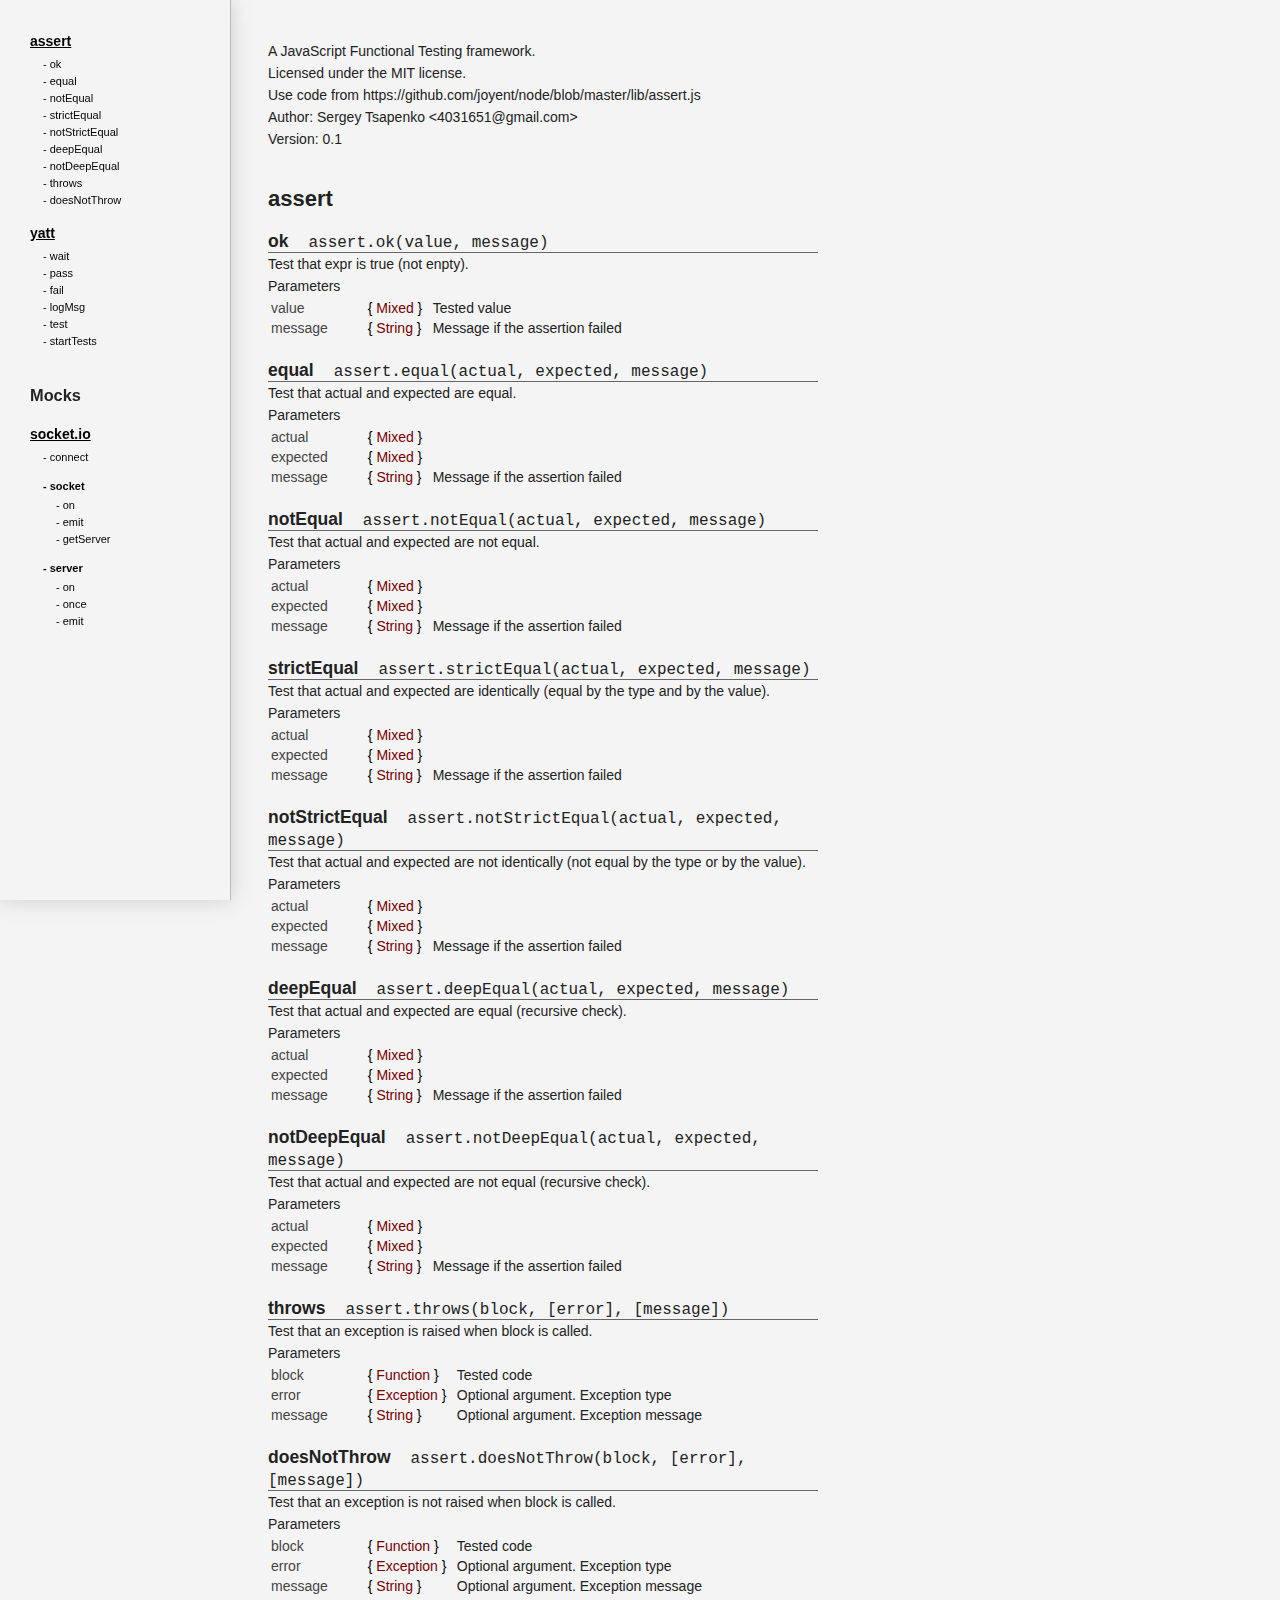
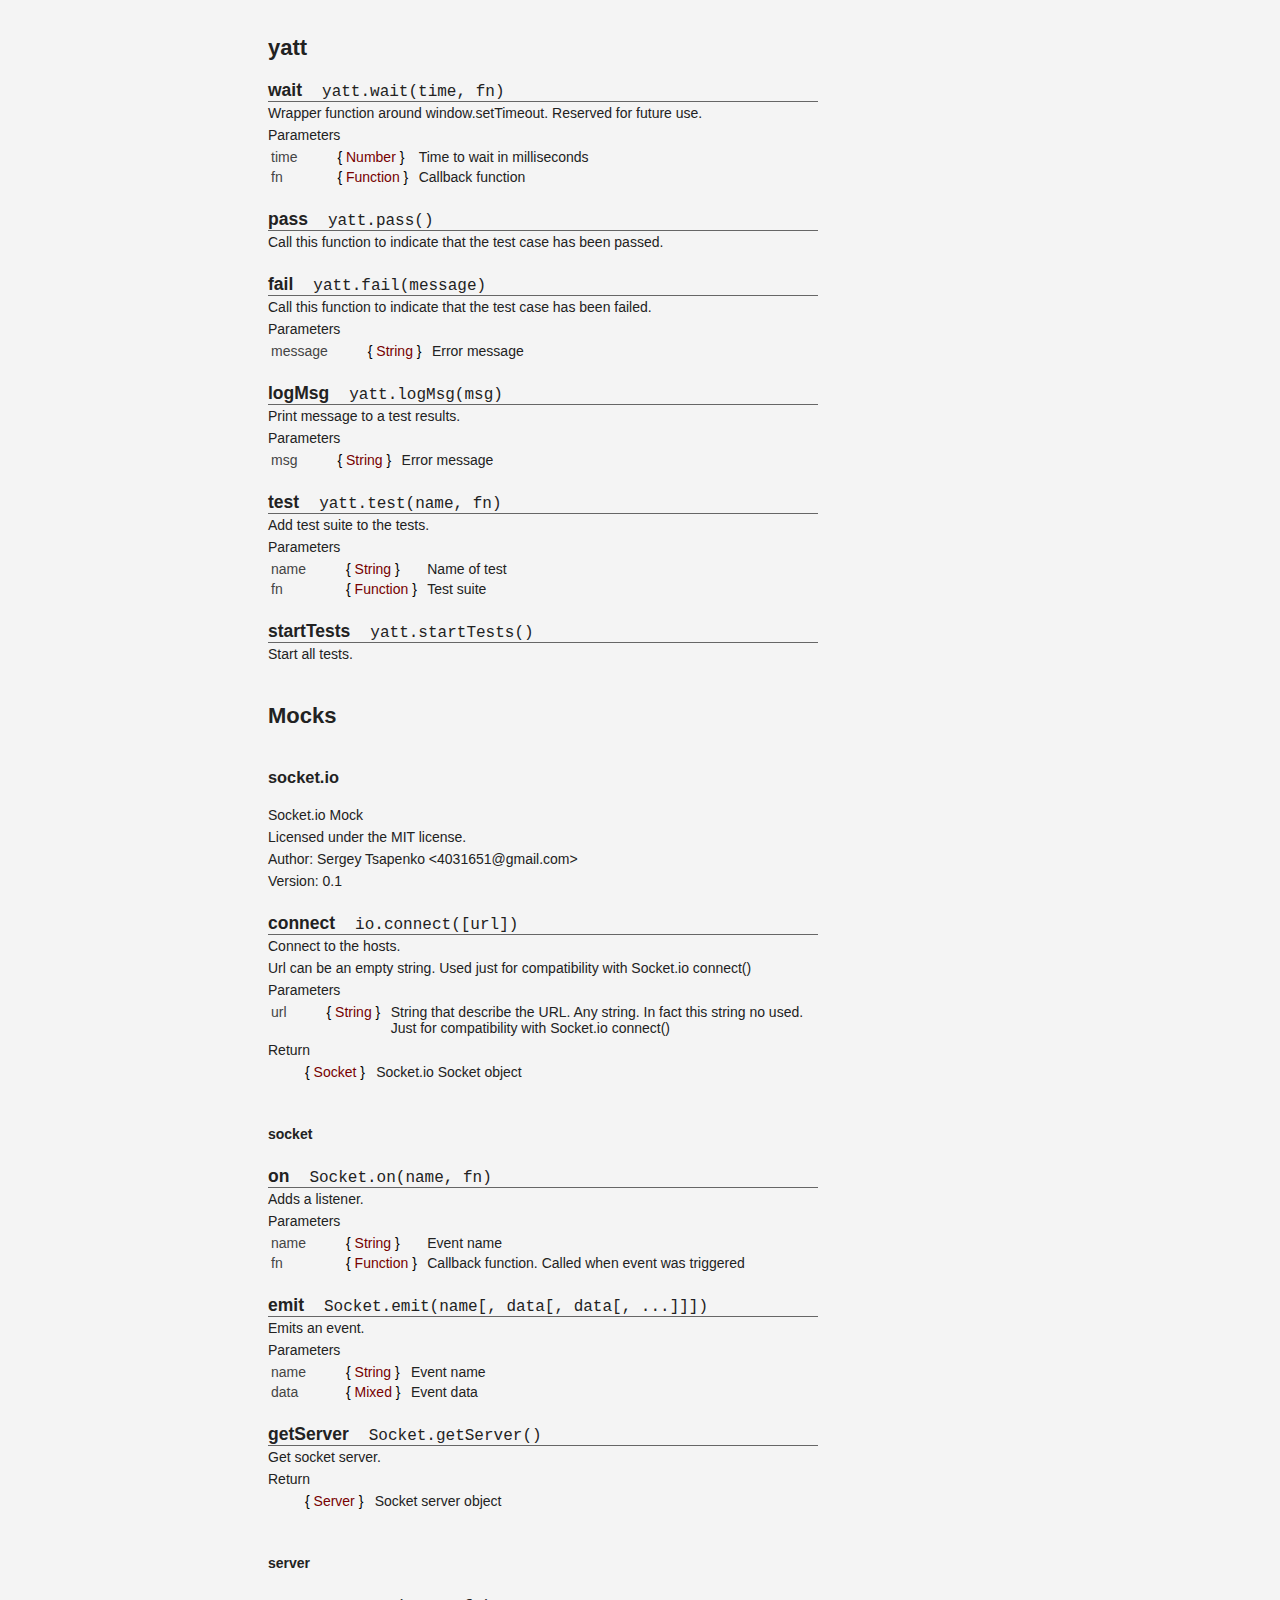
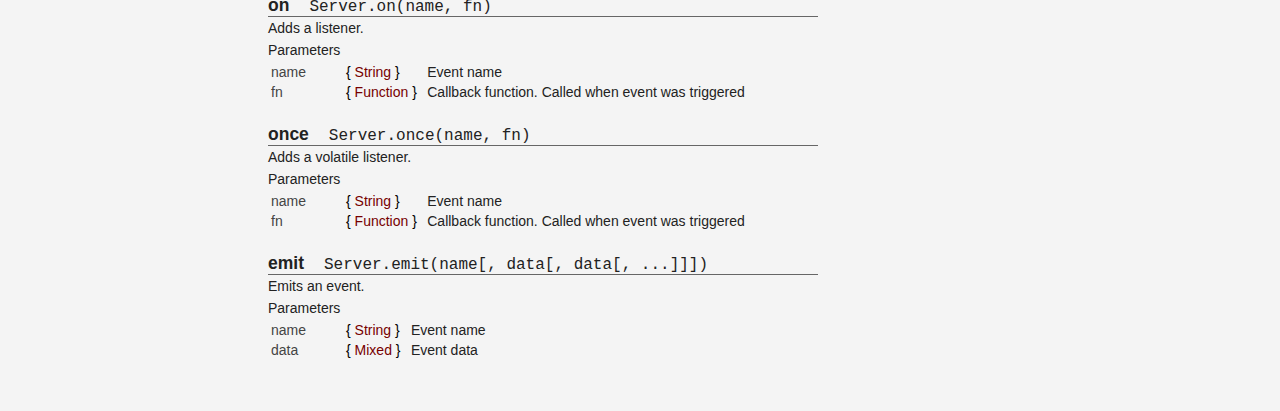
==== api/index.html @ 12c842e0 "Initial commit" ====
<!DOCTYPE HTML>
<html>
    <head>
        <meta http-equiv="content-type" content="text/html;charset=UTF-8" />
        <meta http-equiv="X-UA-Compatible" content="chrome=1" />
        <meta name="viewport" content="width=device-width" />
        <title>YATT API reference</title>
        <link rel="stylesheet" href="api.css" type="text/css"/>
    </head>
    <body>
        <div id="sidebar">
            <a href="#assert" class="toc_title"> assert </a>
            <ul class="toc_section">
                <li><a href="#assert_ok"> ok </a></li>
                <li><a href="#assert_equal"> equal </a></li>
                <li><a href="#assert_notEqual"> notEqual </a></li>
                <li><a href="#assert_strictEqual"> strictEqual </a></li>
                <li><a href="#assert_notStrictEqual"> notStrictEqual </a></li>
                <li><a href="#assert_deepEqual"> deepEqual </a></li>
                <li><a href="#assert_notDeepEqual"> notDeepEqual </a></li>
                <li><a href="#assert_throws"> throws </a></li>
                <li><a href="#assert_doesNotThrow"> doesNotThrow </a></li>
            </ul>

            <a href="#yatt" class="toc_title"> yatt </a>
            <ul class="toc_section">
                <li><a href="#yatt_wait"> wait </a></li>
                <li><a href="#yatt_pass"> pass </a></li>
                <li><a href="#yatt_fail"> fail </a></li>
                <li><a href="#yatt_logMsg"> logMsg </a></li>
                <li><a href="#yatt_test"> test </a></li>
                <li><a href="#yatt_startTests"> startTests </a></li>
            </ul>

            <h3> Mocks </h3>

            <a href="#io" class="toc_title"> socket.io </a>
            <ul class="toc_section">
                <li><a href="#io_connect"> connect </a></li>
                <li>
                    <a href="#io_socket" class="toc_title"> socket </a>
                    <ul class="toc_section">
                        <li><a href="#io_socket_on"> on </a></li>
                        <li><a href="#io_socket_emit"> emit </a></li>
                        <li><a href="#io_socket_getServer"> getServer </a></li>
                    </ul>
                </li>
                <li>
                    <a href="#io_server" class="toc_title"> server </a>
                    <ul class="toc_section">
                    	<li><a href="#io_server_on"> on </a></li>
                    	<li><a href="#io_server_once"> once </a></li>
                    	<li><a href="#io_server_emit"> emit </a></li>
                    </ul>
                </li>
            </ul>
            
        </div>
        <div id="content">
            <p>
                A JavaScript Functional Testing framework.<br/>
                Licensed under the MIT license.<br/>
                Use code from https://github.com/joyent/node/blob/master/lib/assert.js<br/>
                <span class="author">Author: Sergey Tsapenko &lt;4031651@gmail.com&gt;</span><br/>
                <span class="version">Version: 0.1</span><br/>
            </p>

            <a name="assert"><!-- --></a>
            <h2> assert </h2>

            <section>
                <a name="assert_ok"><!-- --></a>
                <div class="synopsis">
                    <b>ok</b><code>assert.ok(value, message)</code>
                </div>
                <div class="description">
                Test that expr is true (not enpty).
                </div>
                Parameters
                <table class="params">
                	<tr>
                		<td class="p-name">value</td><td class="p-type">Mixed</td><td class="p-text">Tested value</td>
                	</tr>
                	<tr>
                		<td class="p-name">message</td><td class="p-type">String</td><td class="p-text">Message if the assertion failed</td>
                	</tr>
                </table>
            </section>

            <section>
                <a name="assert_equal"><!-- --></a>
                <div class="synopsis">
                    <b>equal</b><code>assert.equal(actual, expected, message)</code>
                </div>
                <div class="description">
                    Test that actual and expected are equal.
                </div>
                Parameters
                <table class="params">
                	<tr>
                		<td class="p-name">actual</td><td class="p-type">Mixed</td><td class="p-text"><!-- --></td>
                	</tr>
                	<tr>
                		<td class="p-name">expected</td><td class="p-type">Mixed</td><td class="p-text"><!-- --></td>
                	</tr>
                	<tr>
                		<td class="p-name">message</td><td class="p-type">String</td><td class="p-text">Message if the assertion failed</td>
                	</tr>
                </table>
            </section>

            <section>
                <a name="assert_notEqual"><!-- --></a>
                <div class="synopsis">
                    <b>notEqual</b><code>assert.notEqual(actual, expected, message)</code>
                </div>
                <div class="description">
                    Test that actual and expected are not equal.
                </div>
                Parameters
                <table class="params">
                	<tr>
                		<td class="p-name">actual</td><td class="p-type">Mixed</td><td class="p-text"><!-- --></td>
                	</tr>
                	<tr>
                		<td class="p-name">expected</td><td class="p-type">Mixed</td><td class="p-text"><!-- --></td>
                	</tr>
                	<tr>
                		<td class="p-name">message</td><td class="p-type">String</td><td class="p-text">Message if the assertion failed</td>
                	</tr>
                </table>
            </section>

            <section>
                <a name="assert_strictEqual"><!-- --></a>
                <div class="synopsis">
                    <b>strictEqual</b><code>assert.strictEqual(actual, expected, message)</code>
                </div>
                <div class="description">
                    Test that actual and expected are identically (equal by the type and by the value).
                </div>
                Parameters
                <table class="params">
                	<tr>
                		<td class="p-name">actual</td><td class="p-type">Mixed</td><td class="p-text"><!-- --></td>
                	</tr>
                	<tr>
                		<td class="p-name">expected</td><td class="p-type">Mixed</td><td class="p-text"><!-- --></td>
                	</tr>
                	<tr>
                		<td class="p-name">message</td><td class="p-type">String</td><td class="p-text">Message if the assertion failed</td>
                	</tr>
                </table>
            </section>

            <section>
                <a name="assert_notStrictEqual"><!-- --></a>
                <div class="synopsis">
                    <b>notStrictEqual</b><code>assert.notStrictEqual(actual, expected, message)</code>
                </div>
                <div class="description">
                    Test that actual and expected are not identically (not equal by the type or by the value).
                </div>
                Parameters
                <table class="params">
                	<tr>
                		<td class="p-name">actual</td><td class="p-type">Mixed</td><td class="p-text"><!-- --></td>
                	</tr>
                	<tr>
                		<td class="p-name">expected</td><td class="p-type">Mixed</td><td class="p-text"><!-- --></td>
                	</tr>
                	<tr>
                		<td class="p-name">message</td><td class="p-type">String</td><td class="p-text">Message if the assertion failed</td>
                	</tr>
                </table>
            </section>

            <section>
                <a name="assert_deepEqual"><!-- --></a>
                <div class="synopsis">
                    <b>deepEqual</b><code>assert.deepEqual(actual, expected, message)</code>
                </div>
                <div class="description">
                    Test that actual and expected are equal (recursive check).
                </div>
                Parameters
                <table class="params">
                	<tr>
                		<td class="p-name">actual</td><td class="p-type">Mixed</td><td class="p-text"><!-- --></td>
                	</tr>
                	<tr>
                		<td class="p-name">expected</td><td class="p-type">Mixed</td><td class="p-text"><!-- --></td>
                	</tr>
                	<tr>
                		<td class="p-name">message</td><td class="p-type">String</td><td class="p-text">Message if the assertion failed</td>
                	</tr>
                </table>
            </section>

            <section>
                <a name="assert_notDeepEqual"><!-- --></a>
                <div class="synopsis">
                    <b>notDeepEqual</b><code>assert.notDeepEqual(actual, expected, message)</code>
                </div>
                <div class="description">
                    Test that actual and expected are not equal (recursive check).
                </div>
                Parameters
                <table class="params">
                	<tr>
                		<td class="p-name">actual</td><td class="p-type">Mixed</td><td class="p-text"><!-- --></td>
                	</tr>
                	<tr>
                		<td class="p-name">expected</td><td class="p-type">Mixed</td><td class="p-text"><!-- --></td>
                	</tr>
                	<tr>
                		<td class="p-name">message</td><td class="p-type">String</td><td class="p-text">Message if the assertion failed</td>
                	</tr>
                </table>
            </section>

            <section>
                <a name="assert_throws"><!-- --></a>
                <div class="synopsis">
                    <b>throws</b><code>assert.throws(block, [error], [message])</code>
                </div>
                <div class="description">
                    Test that an exception is raised when block is called.
                </div>
                Parameters
                <table class="params">
                	<tr>
                		<td class="p-name">block</td><td class="p-type">Function</td><td class="p-text">Tested code</td>
                	</tr>
                	<tr>
                		<td class="p-name">error</td><td class="p-type">Exception</td><td class="p-text">Optional argument. Exception type</td>
                	</tr>
                	<tr>
                		<td class="p-name">message</td><td class="p-type">String</td><td class="p-text">Optional argument. Exception message</td>
                	</tr>
                </table>
            </section>

            <section>
                <a name="assert_doesNotThrow"><!-- --></a>
                <div class="synopsis">
                    <b>doesNotThrow</b><code>assert.doesNotThrow(block, [error], [message])</code>
                </div>
                <div class="description">
                    Test that an exception is not raised when block is called.
                </div>
                Parameters
                <table class="params">
                	<tr>
                		<td class="p-name">block</td><td class="p-type">Function</td><td class="p-text">Tested code</td>
                	</tr>
                	<tr>
                		<td class="p-name">error</td><td class="p-type">Exception</td><td class="p-text">Optional argument. Exception type</td>
                	</tr>
                	<tr>
                		<td class="p-name">message</td><td class="p-type">String</td><td class="p-text">Optional argument. Exception message</td>
                	</tr>
                </table>
            </section>

            <a name="yatt"><!-- --></a>
            <h2> yatt </h2>

            <section>
                <a name="yatt_wait"><!-- --></a>
                <div class="synopsis">
                    <b>wait</b><code>yatt.wait(time, fn)</code>
                </div>
                <div class="description">
                    Wrapper function around window.setTimeout. Reserved for future use.
                </div>
                Parameters
                <table class="params">
                	<tr>
                		<td class="p-name">time</td><td class="p-type">Number</td><td class="p-text">Time to wait in milliseconds</td>
                	</tr>
                	<tr>
                		<td class="p-name">fn</td><td class="p-type">Function</td><td class="p-text">Callback function</td>
                	</tr>
                </table>
            </section>

            <section>
                <a name="yatt_pass"><!-- --></a>
                <div class="synopsis">
                    <b>pass</b><code>yatt.pass()</code>
                </div>
                <div class="description">
                    Call this function to indicate that the test case has been passed.
                </div>
            </section>

            <section>
                <a name="yatt_fail"><!-- --></a>
                <div class="synopsis">
                    <b>fail</b><code>yatt.fail(message)</code>
                </div>
                <div class="description">
                    Call this function to indicate that the test case has been failed.
                </div>
                Parameters
                <table class="params">
                	<tr>
                		<td class="p-name">message</td><td class="p-type">String</td><td class="p-text">Error message</td>
                	</tr>
                </table>
            </section>

            <section>
                <a name="yatt_logMsg"><!-- --></a>
                <div class="synopsis">
                    <b>logMsg</b><code>yatt.logMsg(msg)</code>
                </div>
                <div class="description">
                    Print message to a test results.
                </div>
                Parameters
                <table class="params">
                	<tr>
                		<td class="p-name">msg</td><td class="p-type">String</td><td class="p-text">Error message</td>
                	</tr>
                </table>
            </section>

            <section>
                <a name="yatt_test"><!-- --></a>
                <div class="synopsis">
                    <b>test</b><code>yatt.test(name, fn)</code>
                </div>
                <div class="description">
                    Add test suite to the tests.
                </div>
                Parameters
                <table class="params">
                	<tr>
                		<td class="p-name">name</td><td class="p-type">String</td><td class="p-text">Name of test</td>
                	</tr>
                	<tr>
                		<td class="p-name">fn</td><td class="p-type">Function</td><td class="p-text">Test suite</td>
                	</tr>
                </table>
            </section>

            <section>
                <a name="yatt_startTests"><!-- --></a>
                <div class="synopsis">
                    <b>startTests</b><code>yatt.startTests()</code>
                </div>
                <div class="description">
                    Start all tests.
                </div>
            </section>

            <h2> Mocks </h2>

            <a name="io"><!-- --></a>
            <h3> socket.io </h3>
            
            <p>
                Socket.io Mock<br/>
                Licensed under the MIT license.<br/>
                <span class="author">Author: Sergey Tsapenko &lt;4031651@gmail.com&gt;</span><br/>
                <span class="version">Version: 0.1</span><br/>
            </p>
            
            <section>
                <a name="io_connect"><!-- --></a>
                <div class="synopsis">
                    <b>connect</b><code>io.connect([url])</code>
                </div>
                <div class="description">
                    Connect to the hosts.<br />
                    Url can be an empty string. Used just for compatibility with Socket.io connect()
                </div>
                Parameters
                <table class="params">
                	<tr>
                		<td class="p-name">url</td><td class="p-type">String</td><td class="p-text">String that describe the URL.
                		    Any string. In fact this string no used. Just for compatibility with Socket.io connect()</td>
                	</tr>
                </table>
                Return<br/>
                <span class="p-type">Socket</span>
                <span class="p-text">Socket.io Socket object</span>
            </section>
            
            <a name="io_socket"><!-- --></a>
            <h4> socket </h4>

            <section>
                <a name="io_socket_on"><!-- --></a>
                <div class="synopsis">
                    <b>on</b><code>Socket.on(name, fn)</code>
                </div>
                <div class="description">
                    Adds a listener.
                </div>
                Parameters
                <table class="params">
                	<tr>
                		<td class="p-name">name</td><td class="p-type">String</td><td class="p-text">Event name</td>
                	</tr>
                	<tr>
                		<td class="p-name">fn</td><td class="p-type">Function</td><td class="p-text">Callback function. Called when event was triggered</td>
                	</tr>
                </table>
            </section>

            <section>
                <a name="io_socket_emit"><!-- --></a>
                <div class="synopsis">
                    <b>emit</b><code>Socket.emit(name[, data[, data[, ...]]])</code>
                </div>
                <div class="description">
                    Emits an event.
                </div>
                Parameters
                <table class="params">
                	<tr>
                		<td class="p-name">name</td><td class="p-type">String</td><td class="p-text">Event name</td>
                	</tr>
                	<tr>
                		<td class="p-name">data</td><td class="p-type">Mixed</td><td class="p-text">Event data</td>
                	</tr>
                </table>
            </section>

            <section>
                <a name="io_socket_getServer"><!-- --></a>
                <div class="synopsis">
                    <b>getServer</b><code>Socket.getServer()</code>
                </div>
                <div class="description">
                    Get socket server.
                </div>
                Return<br/>
                <span class="p-type">Server</span>
                <span class="p-text">Socket server object</span>
            </section>

            <a name="io_server"><!-- --></a>
            <h4> server </h4>

            <section>
                <a name="io_server_on"><!-- --></a>
                <div class="synopsis">
                    <b>on</b><code>Server.on(name, fn)</code>
                </div>
                <div class="description">
                    Adds a listener.
                </div>
                Parameters
                <table class="params">
                    <tr>
                        <td class="p-name">name</td><td class="p-type">String</td><td class="p-text">Event name</td>
                    </tr>
                    <tr>
                        <td class="p-name">fn</td><td class="p-type">Function</td><td class="p-text">Callback function. Called when event was triggered</td>
                    </tr>
                </table>
            </section>

            <section>
                <a name="io_server_once"><!-- --></a>
                <div class="synopsis">
                    <b>once</b><code>Server.once(name, fn)</code>
                </div>
                <div class="description">
                    Adds a volatile listener.
                </div>
                Parameters
                <table class="params">
                    <tr>
                        <td class="p-name">name</td><td class="p-type">String</td><td class="p-text">Event name</td>
                    </tr>
                    <tr>
                        <td class="p-name">fn</td><td class="p-type">Function</td><td class="p-text">Callback function. Called when event was triggered</td>
                    </tr>
                </table>
            </section>

            <section>
                <a name="io_server_emit"><!-- --></a>
                <div class="synopsis">
                    <b>emit</b><code>Server.emit(name[, data[, data[, ...]]])</code>
                </div>
                <div class="description">
                    Emits an event.
                </div>
                Parameters
                <table class="params">
                    <tr>
                        <td class="p-name">name</td><td class="p-type">String</td><td class="p-text">Event name</td>
                    </tr>
                    <tr>
                        <td class="p-name">data</td><td class="p-type">Mixed</td><td class="p-text">Event data</td>
                    </tr>
                </table>
            </section>
        </div>
    </body>
</html>
---- api/api.css ----
body {
    font-size: 14px;
    line-height: 22px;
    background-color: #f4f4f4;
    color: #222;
    font-family: Helvetica Neue, Helvetica, Arial;
}

div#sidebar {
    font-family: "Lucida Grande", "Lucida Sans Unicode", Helvetica, Arial, sans-serif !important;
    position: fixed;
    top: 0;
    left: 0;
    bottom: 0;
    width: 200px;
    overflow-y: auto;
    overflow-x: hidden;
    -webkit-overflow-scrolling: touch;
    padding: 15px 0 30px 30px;
    border-right: 1px solid #bbb;
    box-shadow: 0 0 20px #ccc; -webkit-box-shadow: 0 0 20px #ccc; -moz-box-shadow: 0 0 20px #ccc;
}

a.toc_title, a.toc_title:visited {
    display: block;
    color: black;
    font-weight: bold;
    margin-top: 15px;
}

a.toc_title:hover {
    text-decoration: underline;
}

ul.toc_section {
    font-size: 11px;
    line-height: 14px;
    margin: 5px 0 0 0;
    padding-left: 13px;
    list-style-type: none;
    font-family: "Lucida Grande", "Lucida Sans Unicode", Helvetica, Arial, sans-serif !important;
}

.toc_section li {
    cursor: pointer;
    margin: 0 0 3px 0;
}

.toc_section li a {
    text-decoration: none;
    color: black;
}
.toc_section li a:before {
    content: '- ';
}

.toc_section li a:hover {
    text-decoration: underline;
}

div#content {
    width: 550px;
    margin: 40px 0 50px 260px;
}

section {
    margin: 20px 0;
    width: 550px;
}

a, a:visited {
    color: #444;
}

a:active, a:hover {
    color: #000;
}

.synopsis {
    border-bottom: 1px solid #666;
    font-size: 125%;
}
.synopsis code {
    font-size: 16px;
}

table.params tr {
    line-height: 16px;
}

.p-name {
    color: #444;
    vertical-align: top;
}

.p-type {
    color: #700;
    padding-left: 5ex;
    vertical-align: top;
    white-space: nowrap;
}

.p-type:before {
    color: #000;
    content: '{ ';
}

.p-type:after {
    color: #000;
    content: ' }';
}

.p-text {
    padding-left: 1ex;
}

h1, h2, h3, h4, h5, h6 {
    padding-top: 20px;
}

h2 {
    font-size: 22px;
}

ul {
    list-style-type: circle;
    padding: 0 0 0 20px;
}

li {
    width: 500px;
    margin-bottom: 10px;
}
code, pre{
    font-family: Monaco, Consolas, "Lucida Console", monospace;
    font-size: 12px;
    line-height: 18px;
    font-style: normal;
}
code {
    margin-left: 20px;
}

pre {
    font-size: 12px;
    padding: 2px 0 2px 15px;
    border-left: 5px solid #bbb;
    margin: 0px 0 30px;
}

@media only screen and (-webkit-min-device-pixel-ratio: 1.5) and (max-width: 640px),
       only screen and (-o-min-device-pixel-ratio: 3/2) and (max-width: 640px),
       only screen and (min-device-pixel-ratio: 1.5) and (max-width: 640px) {
           img {
               max-width: 100%;
           }

           div#sidebar {
               -webkit-overflow-scrolling: initial;
               position: relative;
               width: 90%;
               height: 120px;
               left: 0;
               top: -7px;
               padding: 10px 0 10px 30px;
               border: 0;
           }
           div#content {
               margin: 0;
               width: 100%;
           }
           
           p, div#content ul {
               max-width: 98%;
               overflow-x: scroll;
           }
           pre {
               overflow: scroll;
           }
}
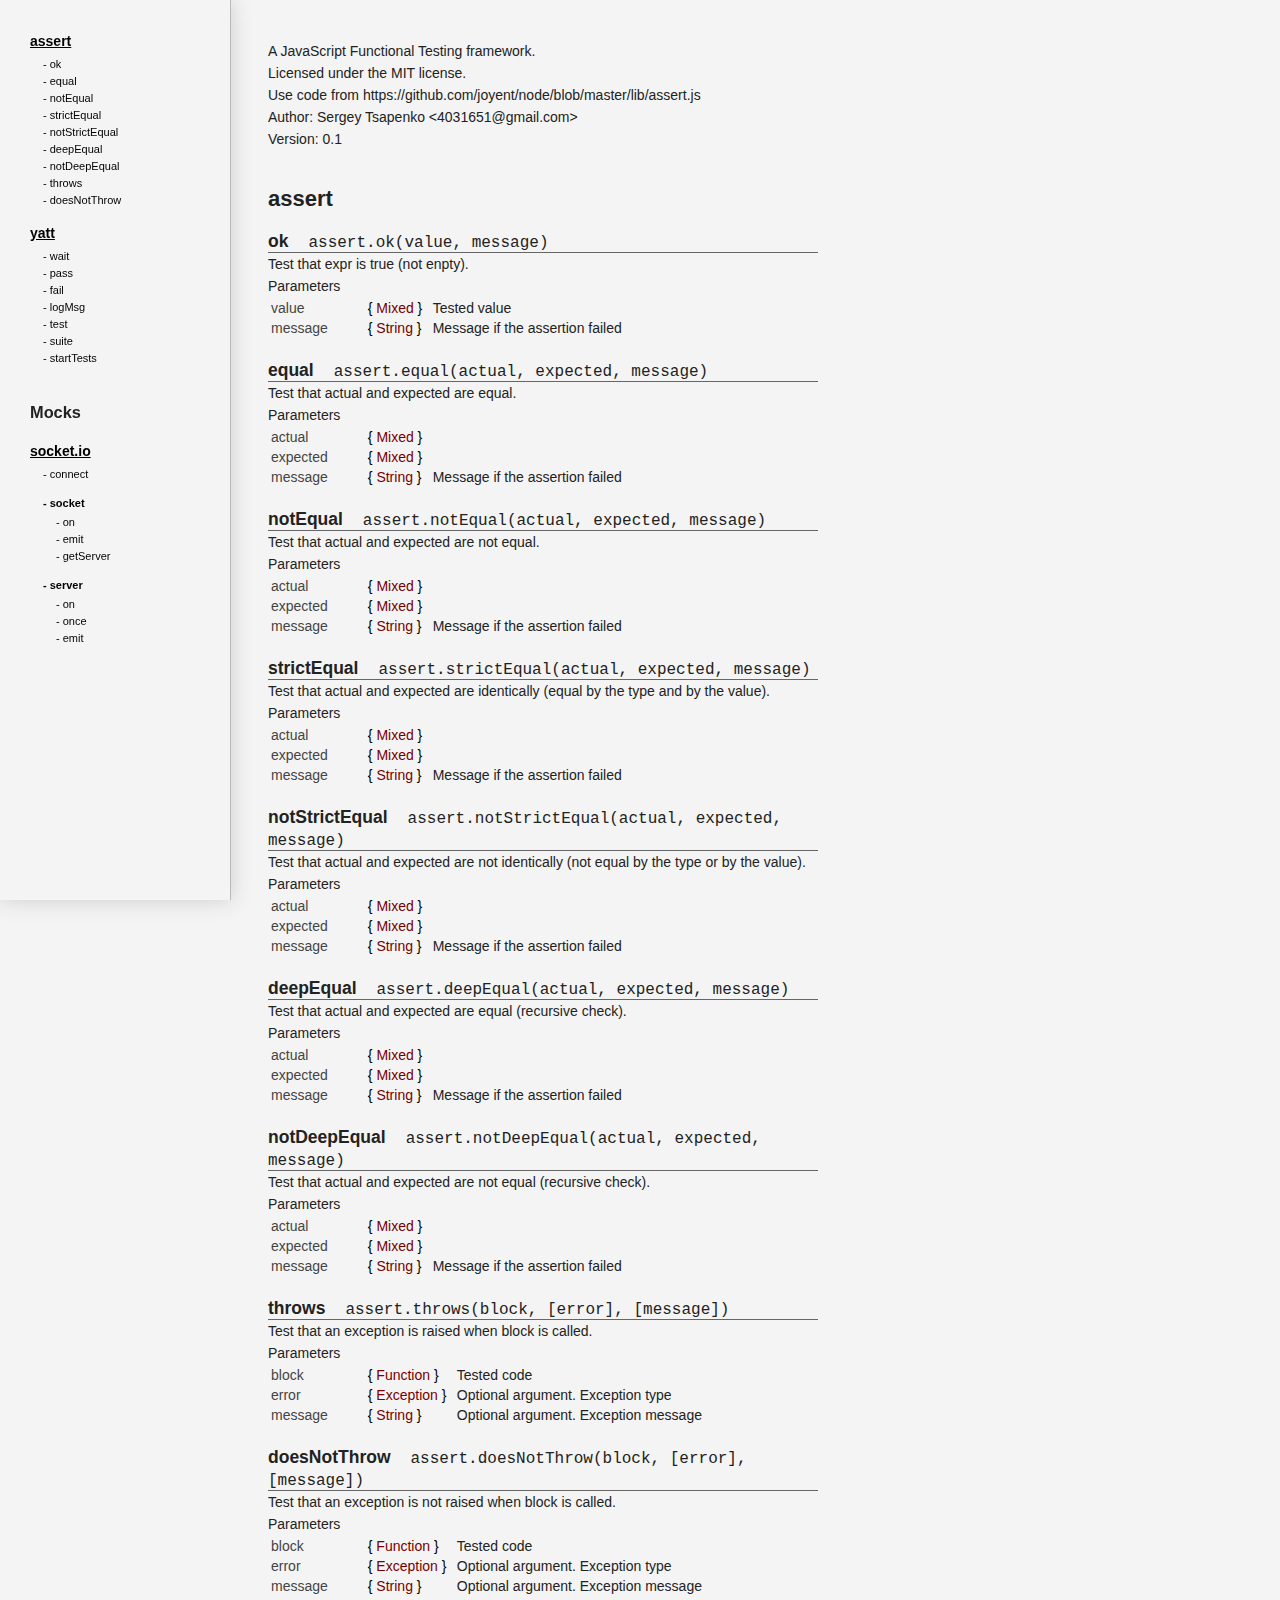
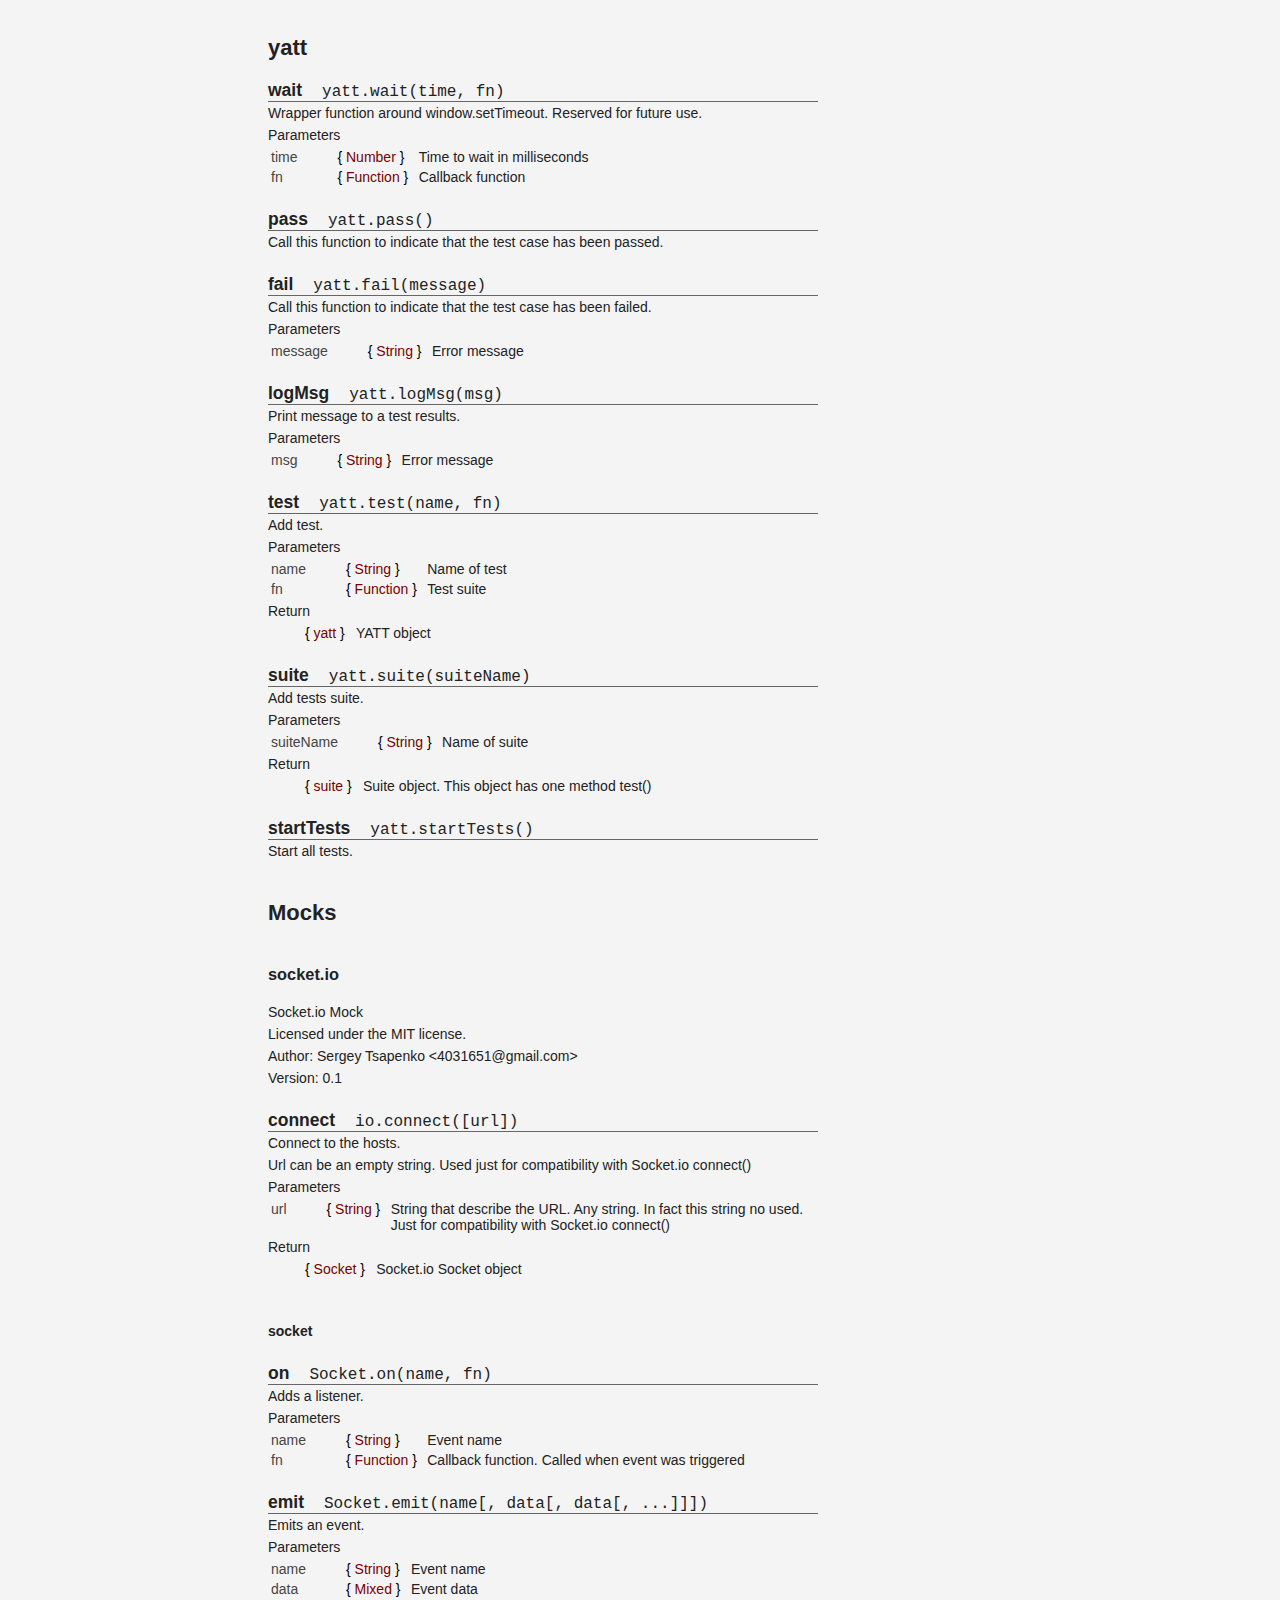
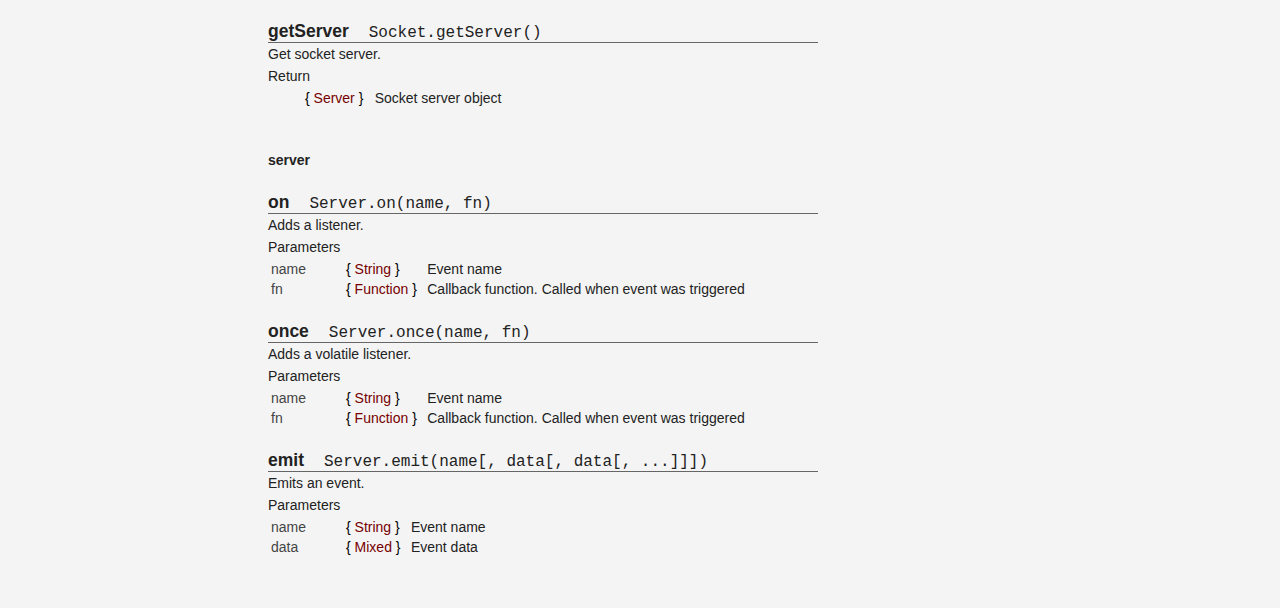
==== commit bf27212f: "Tests suites was added." ====
--- a/api/index.html
+++ b/api/index.html
@@ -29,6 +29,7 @@
                 <li><a href="#yatt_fail"> fail </a></li>
                 <li><a href="#yatt_logMsg"> logMsg </a></li>
                 <li><a href="#yatt_test"> test </a></li>
+                <li><a href="#yatt_suite"> suite </a></li>
                 <li><a href="#yatt_startTests"> startTests </a></li>
             </ul>
 
@@ -333,7 +334,7 @@
                     <b>test</b><code>yatt.test(name, fn)</code>
                 </div>
                 <div class="description">
-                    Add test suite to the tests.
+                    Add test.
                 </div>
                 Parameters
                 <table class="params">
@@ -344,6 +345,28 @@
                 		<td class="p-name">fn</td><td class="p-type">Function</td><td class="p-text">Test suite</td>
                 	</tr>
                 </table>
+                Return<br/>
+                <span class="p-type">yatt</span>
+                <span class="p-text">YATT object</span>
+            </section>
+
+            <section>
+                <a name="yatt_suite"><!-- --></a>
+                <div class="synopsis">
+                    <b>suite</b><code>yatt.suite(suiteName)</code>
+                </div>
+                <div class="description">
+                    Add tests suite.
+                </div>
+                Parameters
+                <table class="params">
+                	<tr>
+                		<td class="p-name">suiteName</td><td class="p-type">String</td><td class="p-text">Name of suite</td>
+                	</tr>
+                </table>
+                Return<br/>
+                <span class="p-type">suite</span>
+                <span class="p-text">Suite object. This object has one method test()</span>
             </section>
 
             <section>
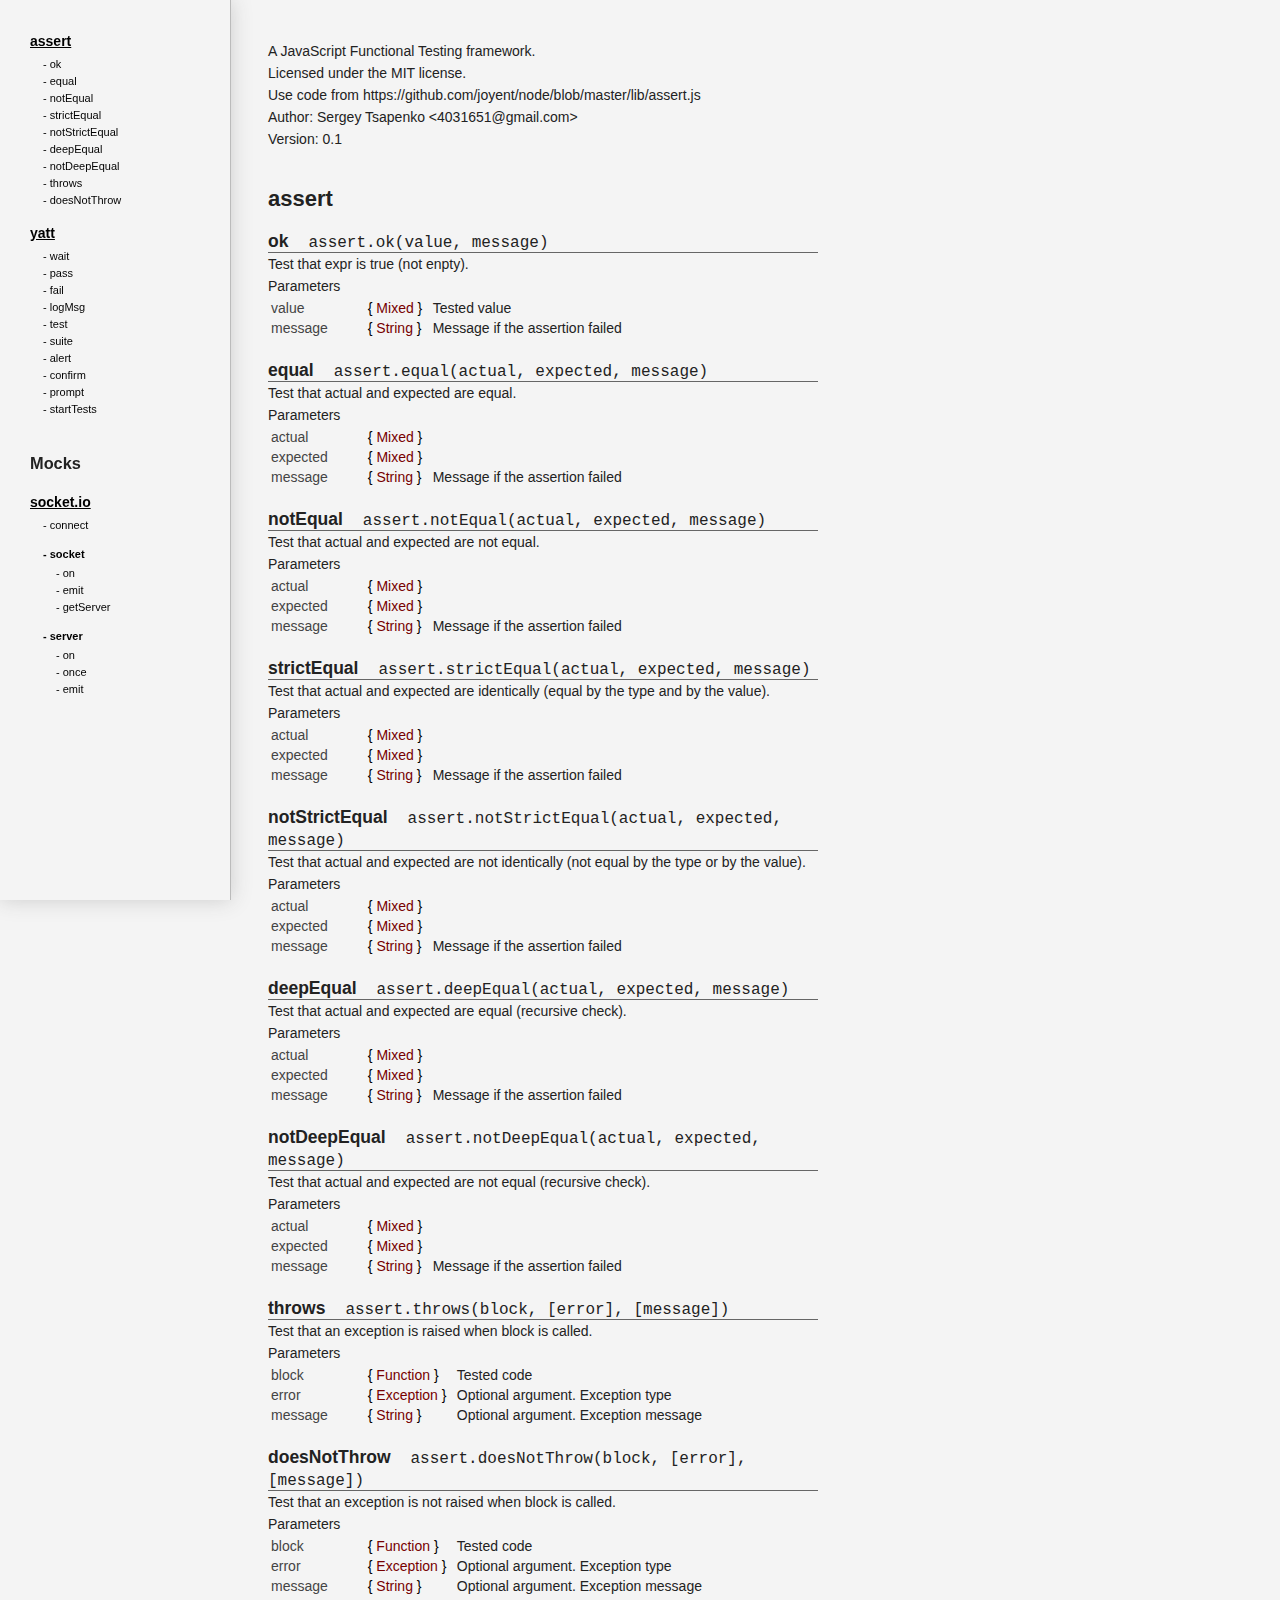
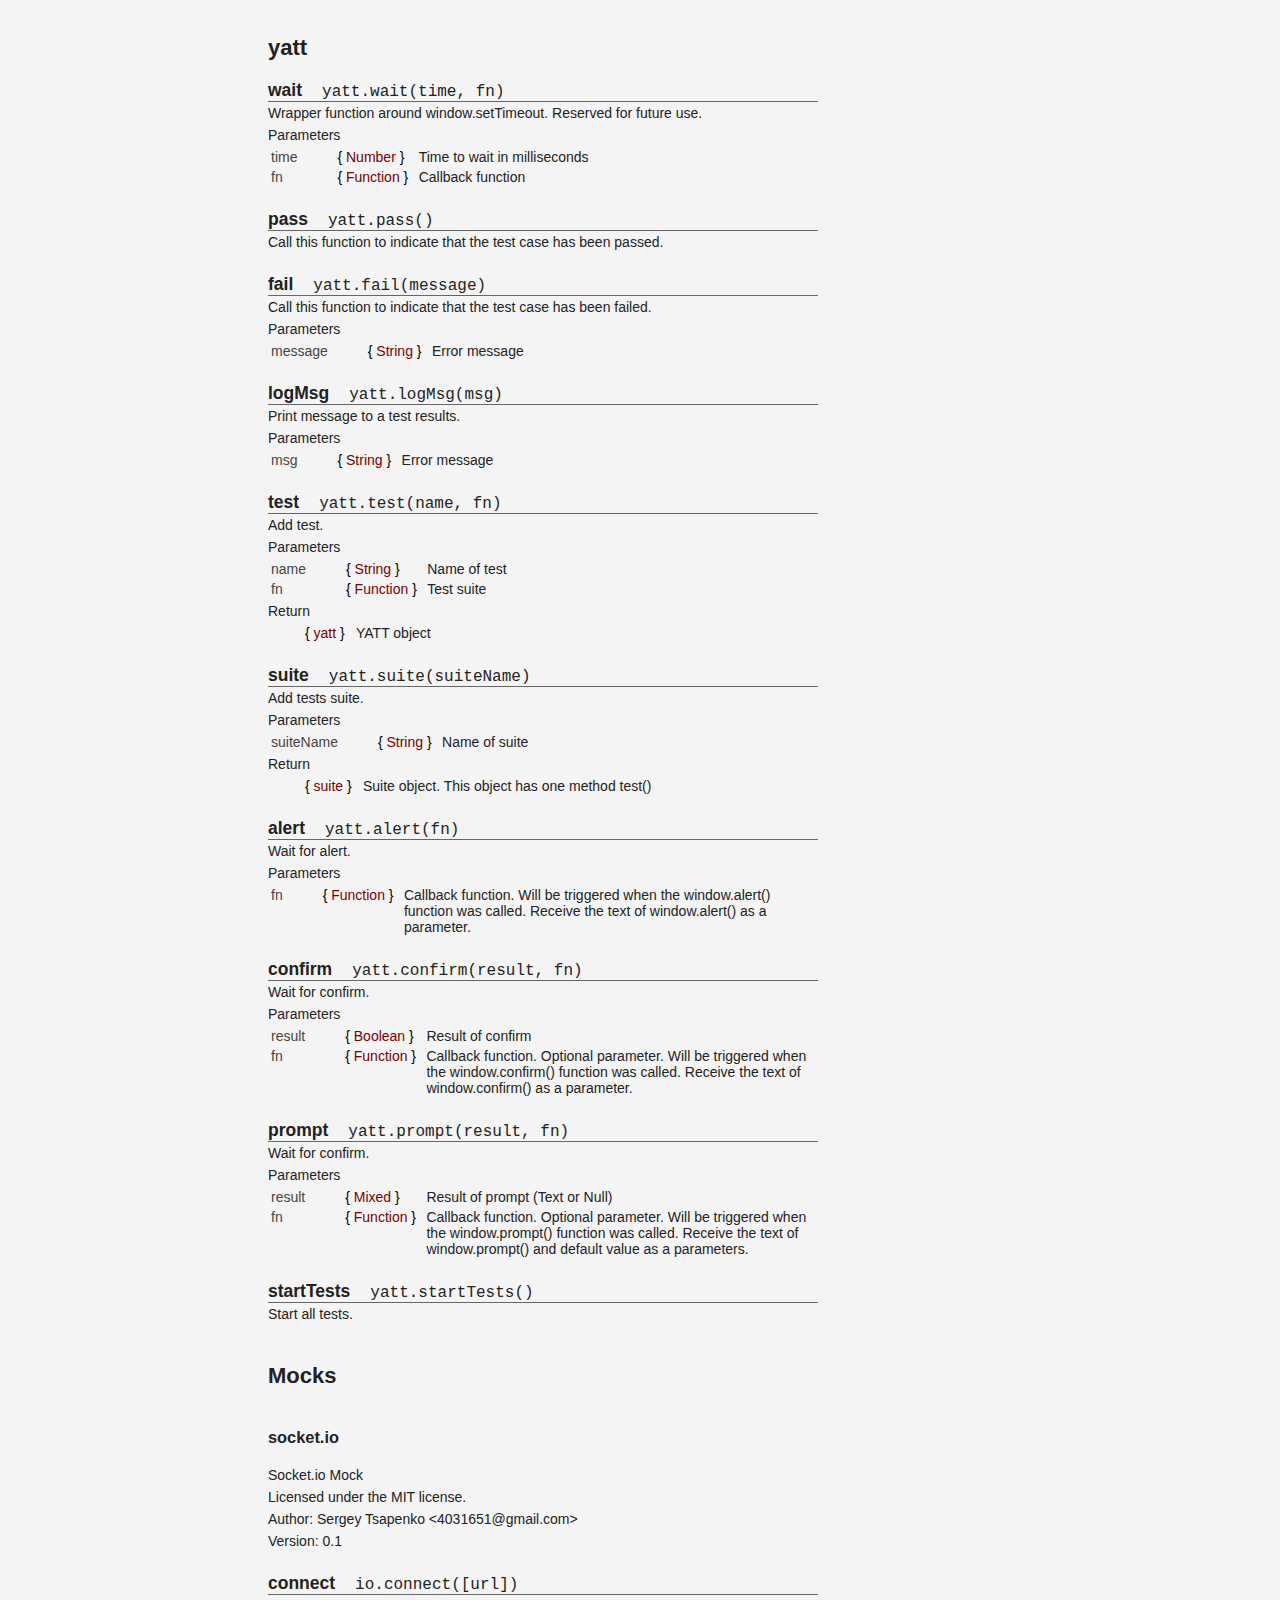
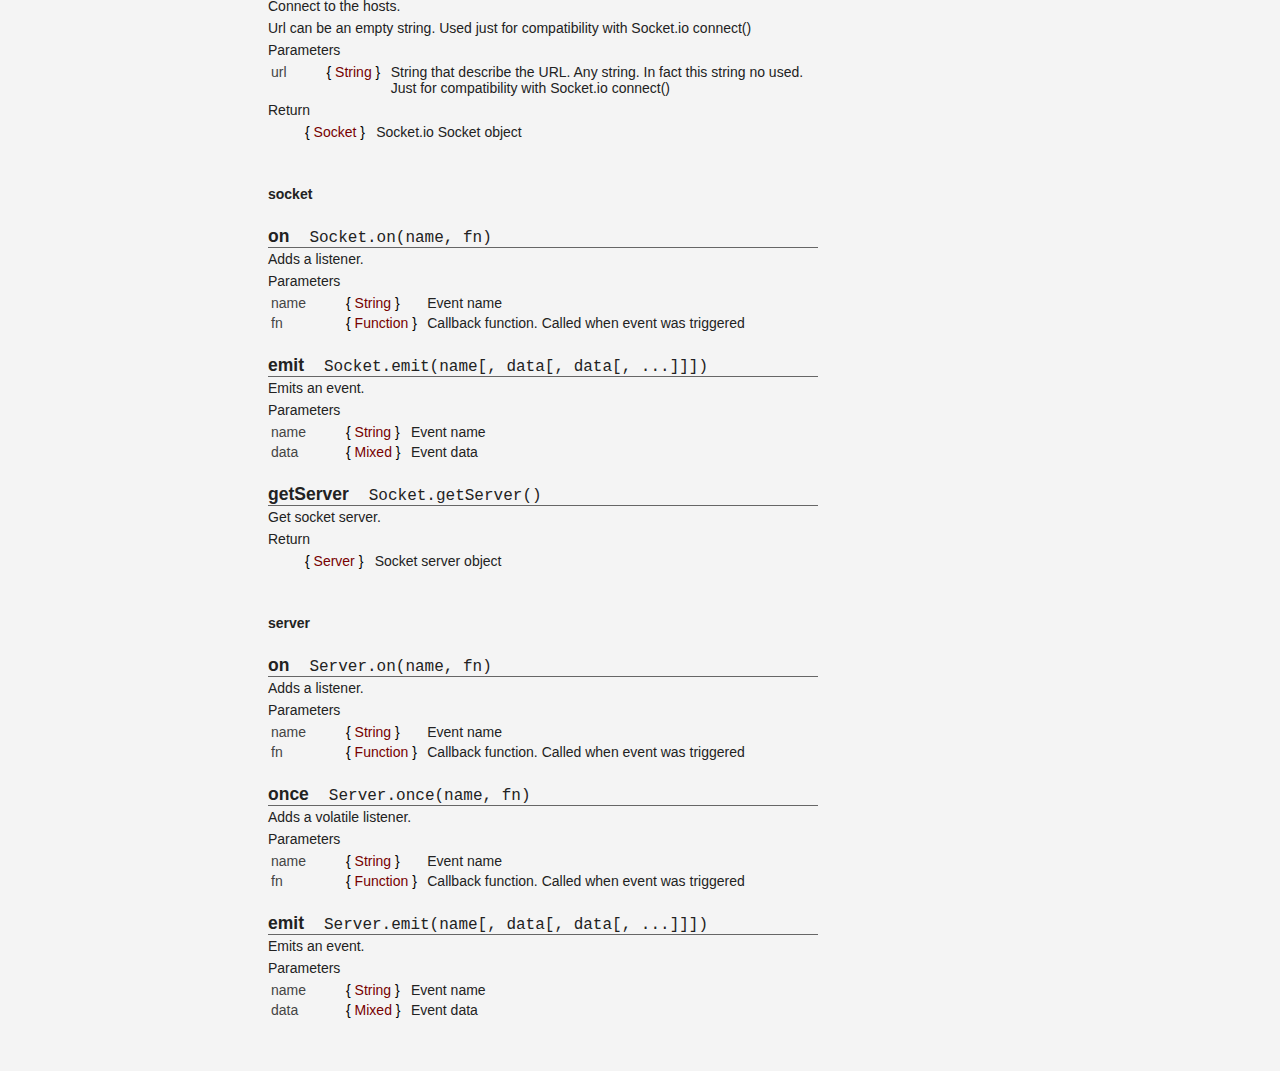
==== commit e85869c0: "Added alert/confirm/prompt interaction." ====
--- a/api/index.html
+++ b/api/index.html
@@ -30,6 +30,9 @@
                 <li><a href="#yatt_logMsg"> logMsg </a></li>
                 <li><a href="#yatt_test"> test </a></li>
                 <li><a href="#yatt_suite"> suite </a></li>
+                <li><a href="#yatt_alert"> alert </a></li>
+                <li><a href="#yatt_confirm"> confirm </a></li>
+                <li><a href="#yatt_prompt"> prompt </a></li>
                 <li><a href="#yatt_startTests"> startTests </a></li>
             </ul>
 
@@ -370,6 +373,69 @@
             </section>
 
             <section>
+                <a name="yatt_alert"><!-- --></a>
+                <div class="synopsis">
+                    <b>alert</b><code>yatt.alert(fn)</code>
+                </div>
+                <div class="description">
+                    Wait for alert.
+                </div>
+                Parameters
+                <table class="params">
+                	<tr>
+                		<td class="p-name">fn</td><td class="p-type">Function</td><td class="p-text">Callback function.
+                		    Will be triggered when the window.alert() function was called.
+                		    Receive the text of window.alert() as a parameter.
+                		</td>
+                	</tr>
+                </table>
+            </section>
+
+            <section>
+                <a name="yatt_confirm"><!-- --></a>
+                <div class="synopsis">
+                    <b>confirm</b><code>yatt.confirm(result, fn)</code>
+                </div>
+                <div class="description">
+                    Wait for confirm.
+                </div>
+                Parameters
+                <table class="params">
+                	<tr>
+                		<td class="p-name">result</td><td class="p-type">Boolean</td><td class="p-text">Result of confirm</td>
+                	</tr>
+                	<tr>
+                		<td class="p-name">fn</td><td class="p-type">Function</td><td class="p-text">Callback function. Optional parameter.
+                		    Will be triggered when the window.confirm() function was called.
+                		    Receive the text of window.confirm() as a parameter.
+                		</td>
+                	</tr>
+                </table>
+            </section>
+
+            <section>
+                <a name="yatt_prompt"><!-- --></a>
+                <div class="synopsis">
+                    <b>prompt</b><code>yatt.prompt(result, fn)</code>
+                </div>
+                <div class="description">
+                    Wait for confirm.
+                </div>
+                Parameters
+                <table class="params">
+                	<tr>
+                		<td class="p-name">result</td><td class="p-type">Mixed</td><td class="p-text">Result of prompt (Text or Null)</td>
+                	</tr>
+                	<tr>
+                		<td class="p-name">fn</td><td class="p-type">Function</td><td class="p-text">Callback function. Optional parameter.
+                		    Will be triggered when the window.prompt() function was called.
+                		    Receive the text of window.prompt() and default value as a parameters.
+                		</td>
+                	</tr>
+                </table>
+            </section>
+
+            <section>
                 <a name="yatt_startTests"><!-- --></a>
                 <div class="synopsis">
                     <b>startTests</b><code>yatt.startTests()</code>
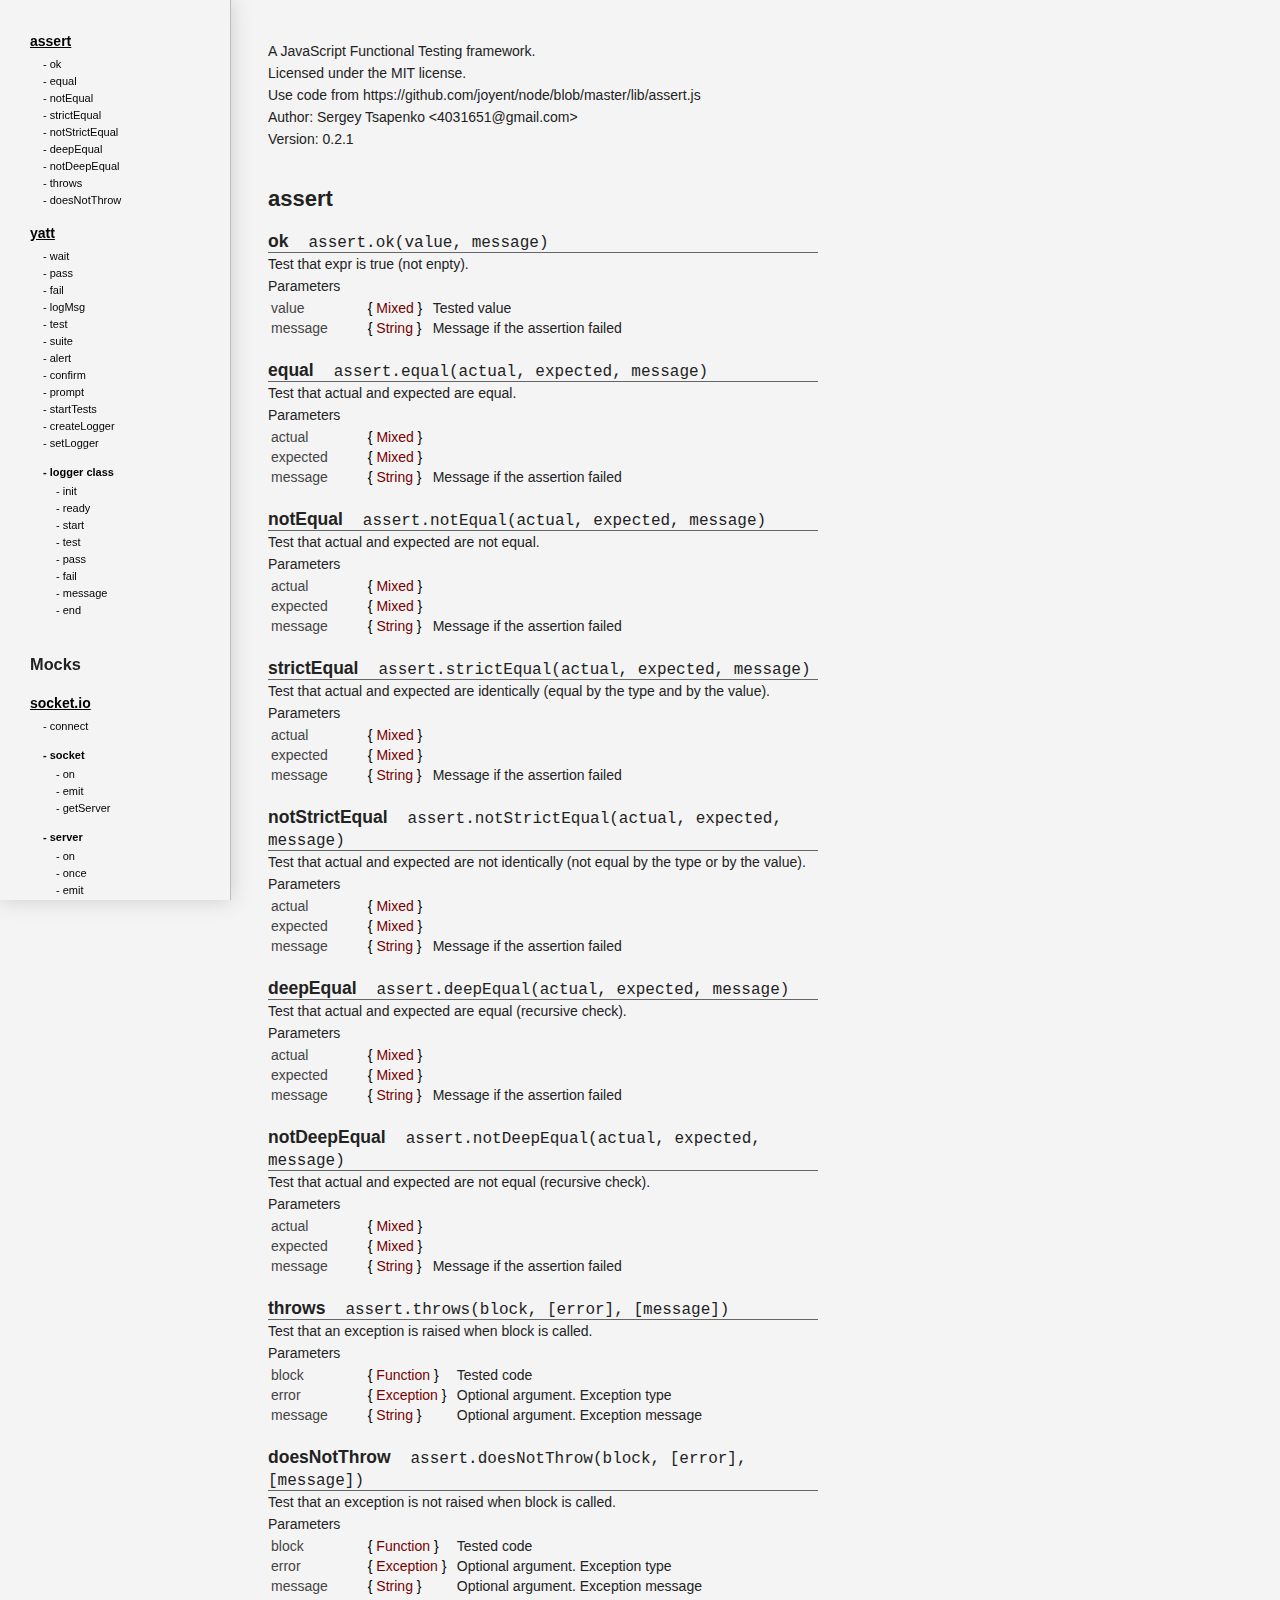
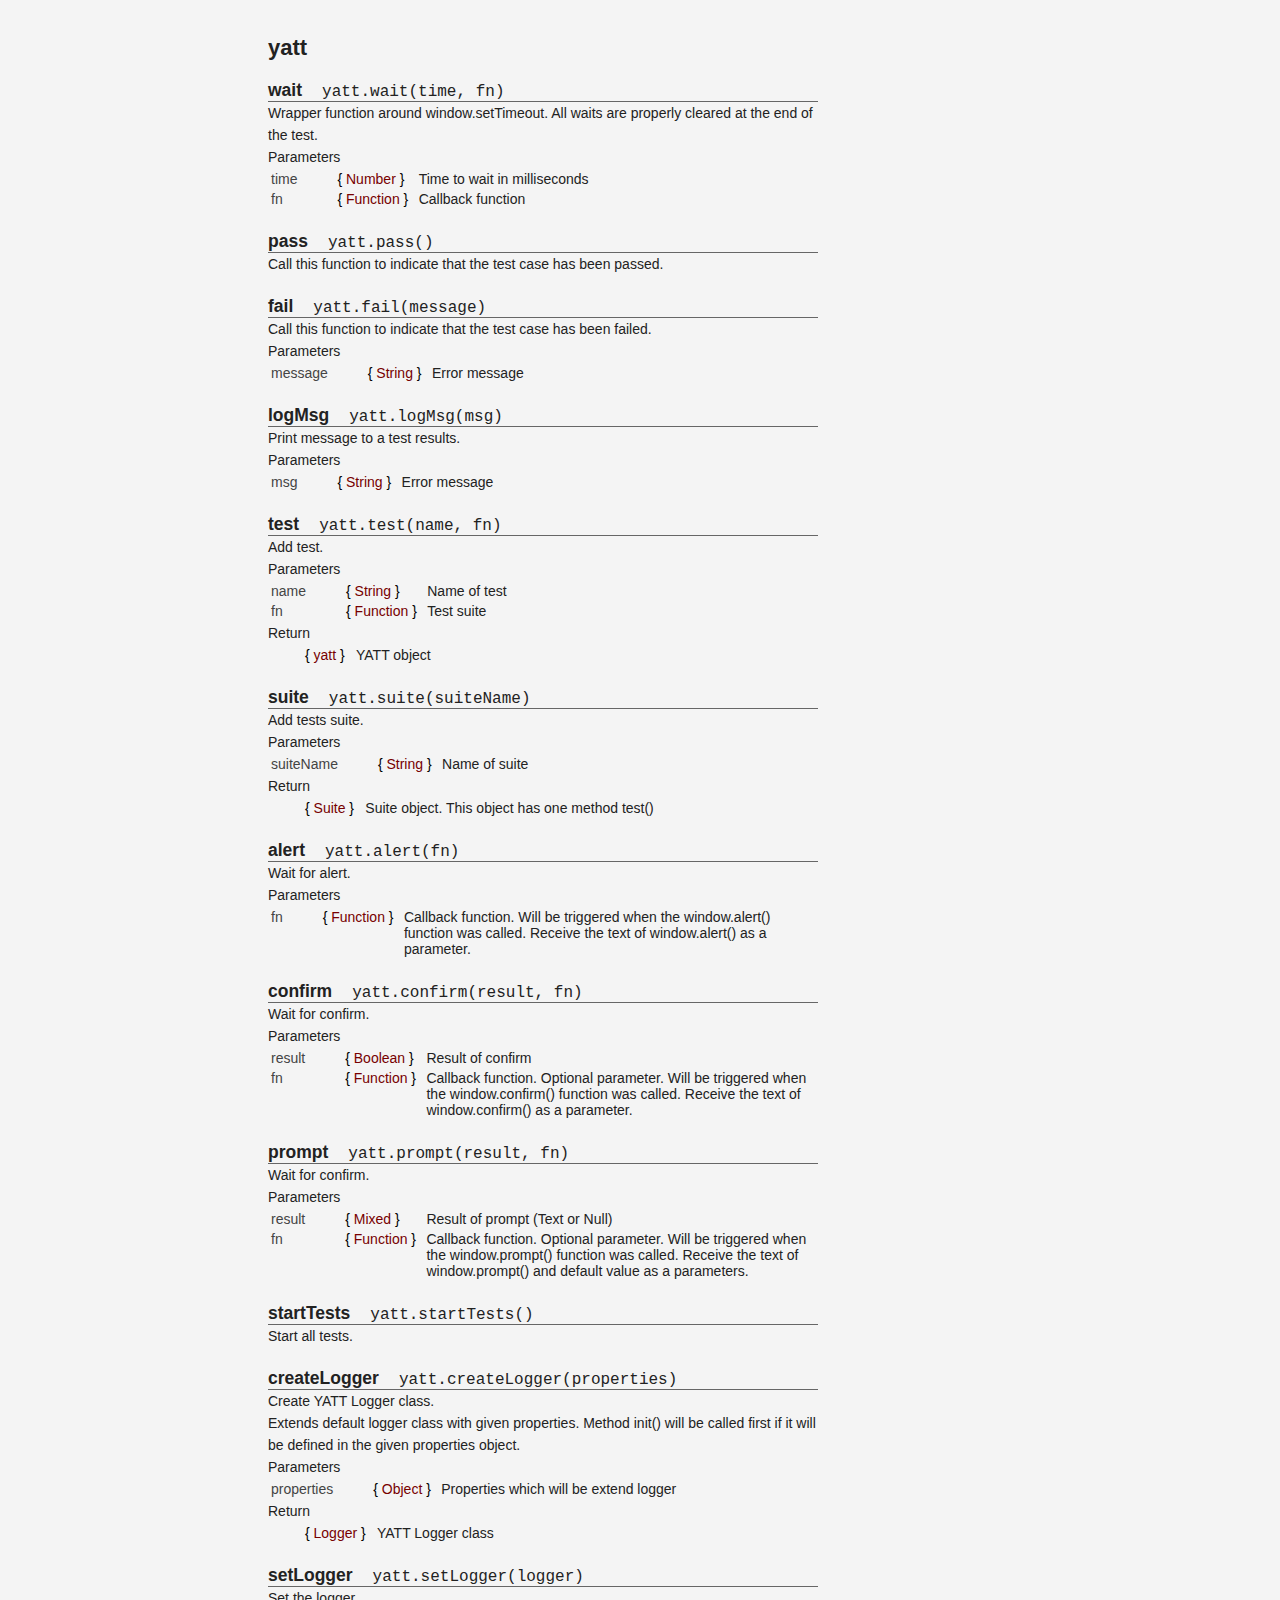
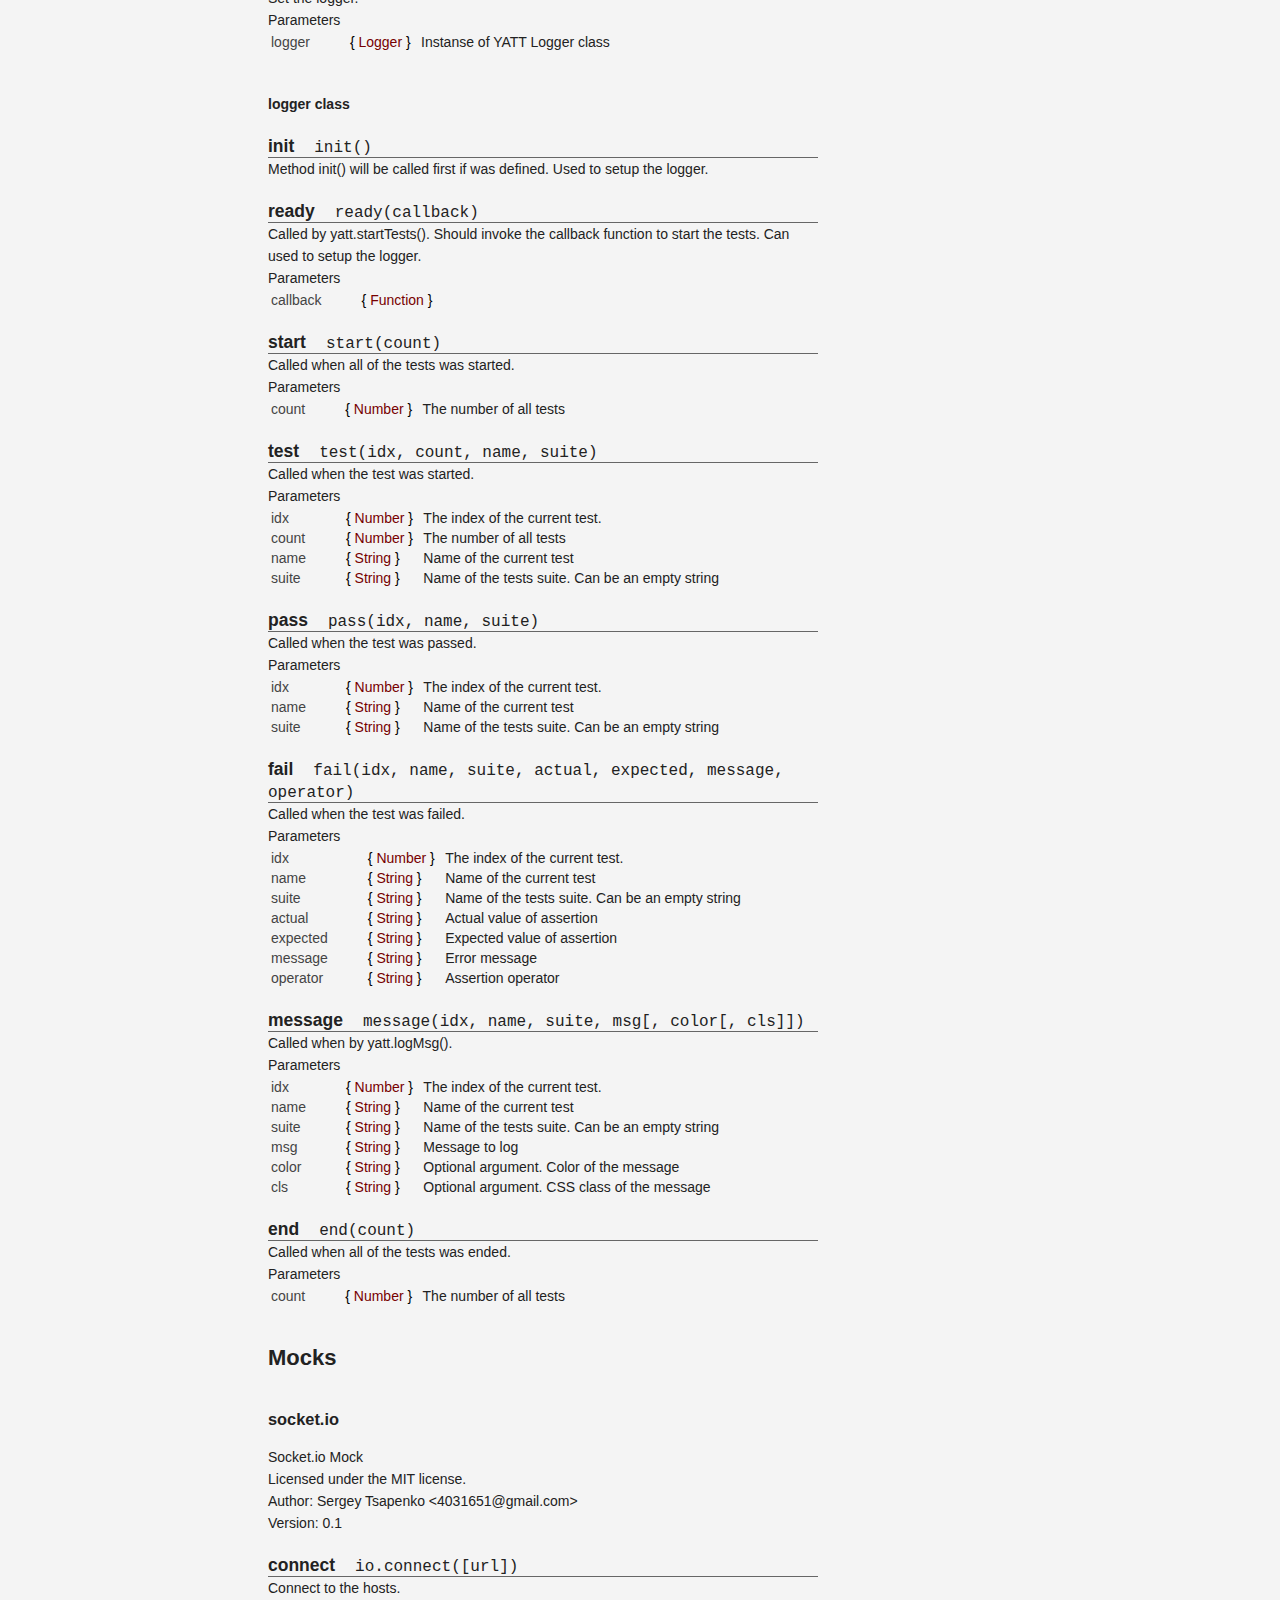
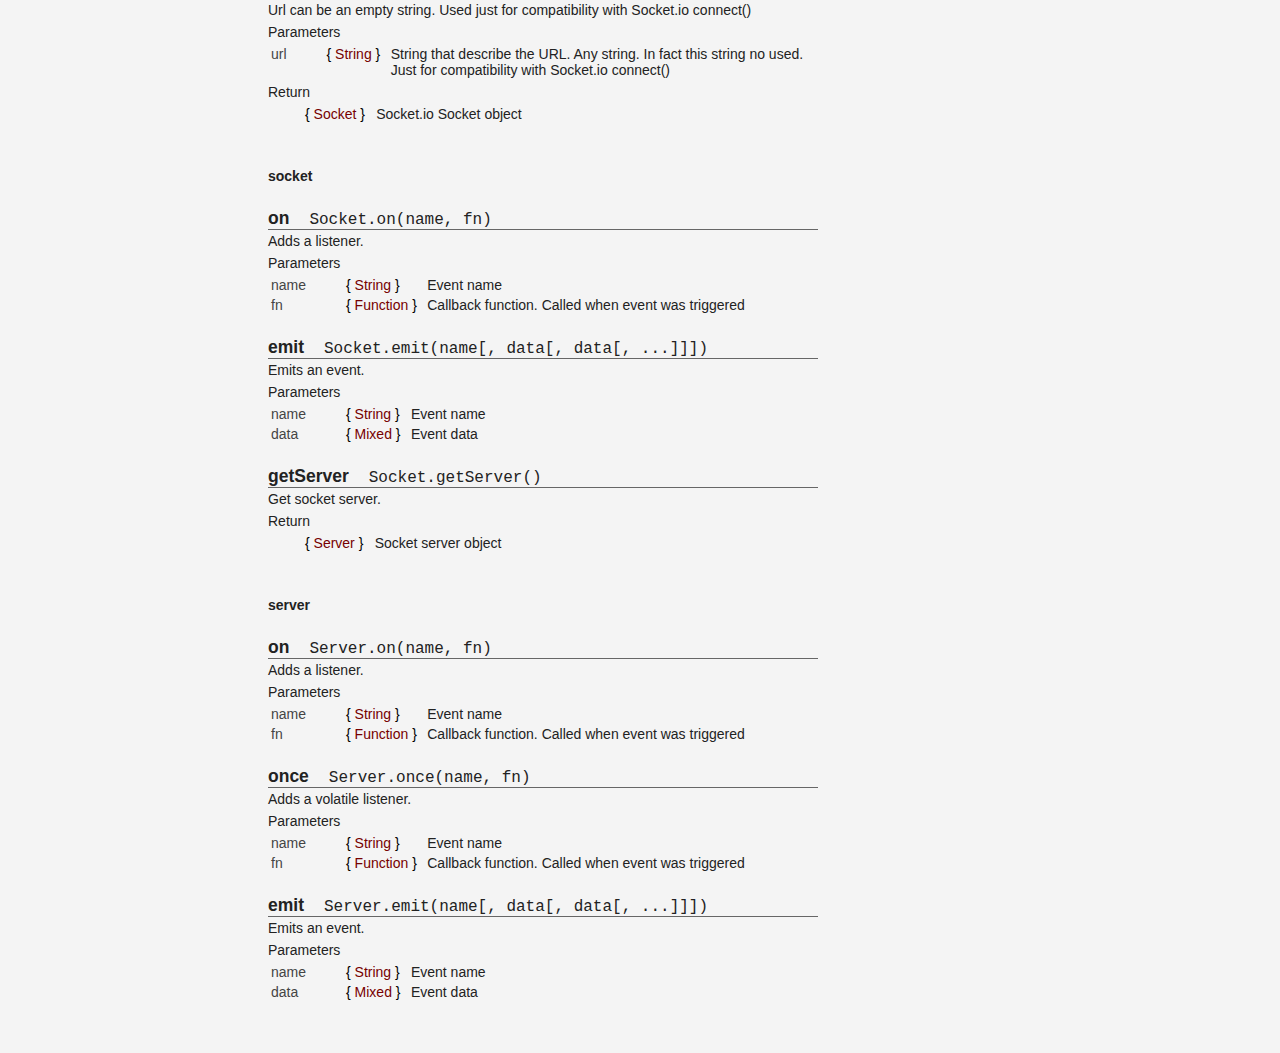
==== commit f5ed04db: "Refactor logger. Update documentation." ====
--- a/api/index.html
+++ b/api/index.html
@@ -34,6 +34,21 @@
                 <li><a href="#yatt_confirm"> confirm </a></li>
                 <li><a href="#yatt_prompt"> prompt </a></li>
                 <li><a href="#yatt_startTests"> startTests </a></li>
+                <li><a href="#yatt_createLogger"> createLogger </a></li>
+                <li><a href="#yatt_setLogger"> setLogger </a></li>
+                <li>
+                    <a href="#yatt_logger" class="toc_title"> logger class </a>
+                    <ul class="toc_section">
+                        <li><a href="#yatt_logger_init"> init </a></li>
+                        <li><a href="#yatt_logger_ready"> ready </a></li>
+                        <li><a href="#yatt_logger_start"> start </a></li>
+                        <li><a href="#yatt_logger_test"> test </a></li>
+                        <li><a href="#yatt_logger_pass"> pass </a></li>
+                        <li><a href="#yatt_logger_fail"> fail </a></li>
+                        <li><a href="#yatt_logger_message"> message </a></li>
+                        <li><a href="#yatt_logger_end"> end </a></li>
+                    </ul>
+                </li>
             </ul>
 
             <h3> Mocks </h3>
@@ -52,13 +67,13 @@
                 <li>
                     <a href="#io_server" class="toc_title"> server </a>
                     <ul class="toc_section">
-                    	<li><a href="#io_server_on"> on </a></li>
-                    	<li><a href="#io_server_once"> once </a></li>
-                    	<li><a href="#io_server_emit"> emit </a></li>
+                        <li><a href="#io_server_on"> on </a></li>
+                        <li><a href="#io_server_once"> once </a></li>
+                        <li><a href="#io_server_emit"> emit </a></li>
                     </ul>
                 </li>
             </ul>
-            
+            <div style="padding-bottom: 30px"> </div>
         </div>
         <div id="content">
             <p>
@@ -66,7 +81,7 @@
                 Licensed under the MIT license.<br/>
                 Use code from https://github.com/joyent/node/blob/master/lib/assert.js<br/>
                 <span class="author">Author: Sergey Tsapenko &lt;4031651@gmail.com&gt;</span><br/>
-                <span class="version">Version: 0.1</span><br/>
+                <span class="version">Version: 0.2.1</span><br/>
             </p>
 
             <a name="assert"><!-- --></a>
@@ -82,12 +97,12 @@
                 </div>
                 Parameters
                 <table class="params">
-                	<tr>
-                		<td class="p-name">value</td><td class="p-type">Mixed</td><td class="p-text">Tested value</td>
-                	</tr>
-                	<tr>
-                		<td class="p-name">message</td><td class="p-type">String</td><td class="p-text">Message if the assertion failed</td>
-                	</tr>
+                    <tr>
+                        <td class="p-name">value</td><td class="p-type">Mixed</td><td class="p-text">Tested value</td>
+                    </tr>
+                    <tr>
+                        <td class="p-name">message</td><td class="p-type">String</td><td class="p-text">Message if the assertion failed</td>
+                    </tr>
                 </table>
             </section>
 
@@ -101,15 +116,15 @@
                 </div>
                 Parameters
                 <table class="params">
-                	<tr>
-                		<td class="p-name">actual</td><td class="p-type">Mixed</td><td class="p-text"><!-- --></td>
-                	</tr>
-                	<tr>
-                		<td class="p-name">expected</td><td class="p-type">Mixed</td><td class="p-text"><!-- --></td>
-                	</tr>
-                	<tr>
-                		<td class="p-name">message</td><td class="p-type">String</td><td class="p-text">Message if the assertion failed</td>
-                	</tr>
+                    <tr>
+                        <td class="p-name">actual</td><td class="p-type">Mixed</td><td class="p-text"><!-- --></td>
+                    </tr>
+                    <tr>
+                        <td class="p-name">expected</td><td class="p-type">Mixed</td><td class="p-text"><!-- --></td>
+                    </tr>
+                    <tr>
+                        <td class="p-name">message</td><td class="p-type">String</td><td class="p-text">Message if the assertion failed</td>
+                    </tr>
                 </table>
             </section>
 
@@ -123,15 +138,15 @@
                 </div>
                 Parameters
                 <table class="params">
-                	<tr>
-                		<td class="p-name">actual</td><td class="p-type">Mixed</td><td class="p-text"><!-- --></td>
-                	</tr>
-                	<tr>
-                		<td class="p-name">expected</td><td class="p-type">Mixed</td><td class="p-text"><!-- --></td>
-                	</tr>
-                	<tr>
-                		<td class="p-name">message</td><td class="p-type">String</td><td class="p-text">Message if the assertion failed</td>
-                	</tr>
+                    <tr>
+                        <td class="p-name">actual</td><td class="p-type">Mixed</td><td class="p-text"><!-- --></td>
+                    </tr>
+                    <tr>
+                        <td class="p-name">expected</td><td class="p-type">Mixed</td><td class="p-text"><!-- --></td>
+                    </tr>
+                    <tr>
+                        <td class="p-name">message</td><td class="p-type">String</td><td class="p-text">Message if the assertion failed</td>
+                    </tr>
                 </table>
             </section>
 
@@ -145,15 +160,15 @@
                 </div>
                 Parameters
                 <table class="params">
-                	<tr>
-                		<td class="p-name">actual</td><td class="p-type">Mixed</td><td class="p-text"><!-- --></td>
-                	</tr>
-                	<tr>
-                		<td class="p-name">expected</td><td class="p-type">Mixed</td><td class="p-text"><!-- --></td>
-                	</tr>
-                	<tr>
-                		<td class="p-name">message</td><td class="p-type">String</td><td class="p-text">Message if the assertion failed</td>
-                	</tr>
+                    <tr>
+                        <td class="p-name">actual</td><td class="p-type">Mixed</td><td class="p-text"><!-- --></td>
+                    </tr>
+                    <tr>
+                        <td class="p-name">expected</td><td class="p-type">Mixed</td><td class="p-text"><!-- --></td>
+                    </tr>
+                    <tr>
+                        <td class="p-name">message</td><td class="p-type">String</td><td class="p-text">Message if the assertion failed</td>
+                    </tr>
                 </table>
             </section>
 
@@ -167,15 +182,15 @@
                 </div>
                 Parameters
                 <table class="params">
-                	<tr>
-                		<td class="p-name">actual</td><td class="p-type">Mixed</td><td class="p-text"><!-- --></td>
-                	</tr>
-                	<tr>
-                		<td class="p-name">expected</td><td class="p-type">Mixed</td><td class="p-text"><!-- --></td>
-                	</tr>
-                	<tr>
-                		<td class="p-name">message</td><td class="p-type">String</td><td class="p-text">Message if the assertion failed</td>
-                	</tr>
+                    <tr>
+                        <td class="p-name">actual</td><td class="p-type">Mixed</td><td class="p-text"><!-- --></td>
+                    </tr>
+                    <tr>
+                        <td class="p-name">expected</td><td class="p-type">Mixed</td><td class="p-text"><!-- --></td>
+                    </tr>
+                    <tr>
+                        <td class="p-name">message</td><td class="p-type">String</td><td class="p-text">Message if the assertion failed</td>
+                    </tr>
                 </table>
             </section>
 
@@ -189,15 +204,15 @@
                 </div>
                 Parameters
                 <table class="params">
-                	<tr>
-                		<td class="p-name">actual</td><td class="p-type">Mixed</td><td class="p-text"><!-- --></td>
-                	</tr>
-                	<tr>
-                		<td class="p-name">expected</td><td class="p-type">Mixed</td><td class="p-text"><!-- --></td>
-                	</tr>
-                	<tr>
-                		<td class="p-name">message</td><td class="p-type">String</td><td class="p-text">Message if the assertion failed</td>
-                	</tr>
+                    <tr>
+                        <td class="p-name">actual</td><td class="p-type">Mixed</td><td class="p-text"><!-- --></td>
+                    </tr>
+                    <tr>
+                        <td class="p-name">expected</td><td class="p-type">Mixed</td><td class="p-text"><!-- --></td>
+                    </tr>
+                    <tr>
+                        <td class="p-name">message</td><td class="p-type">String</td><td class="p-text">Message if the assertion failed</td>
+                    </tr>
                 </table>
             </section>
 
@@ -211,15 +226,15 @@
                 </div>
                 Parameters
                 <table class="params">
-                	<tr>
-                		<td class="p-name">actual</td><td class="p-type">Mixed</td><td class="p-text"><!-- --></td>
-                	</tr>
-                	<tr>
-                		<td class="p-name">expected</td><td class="p-type">Mixed</td><td class="p-text"><!-- --></td>
-                	</tr>
-                	<tr>
-                		<td class="p-name">message</td><td class="p-type">String</td><td class="p-text">Message if the assertion failed</td>
-                	</tr>
+                    <tr>
+                        <td class="p-name">actual</td><td class="p-type">Mixed</td><td class="p-text"><!-- --></td>
+                    </tr>
+                    <tr>
+                        <td class="p-name">expected</td><td class="p-type">Mixed</td><td class="p-text"><!-- --></td>
+                    </tr>
+                    <tr>
+                        <td class="p-name">message</td><td class="p-type">String</td><td class="p-text">Message if the assertion failed</td>
+                    </tr>
                 </table>
             </section>
 
@@ -233,15 +248,15 @@
                 </div>
                 Parameters
                 <table class="params">
-                	<tr>
-                		<td class="p-name">block</td><td class="p-type">Function</td><td class="p-text">Tested code</td>
-                	</tr>
-                	<tr>
-                		<td class="p-name">error</td><td class="p-type">Exception</td><td class="p-text">Optional argument. Exception type</td>
-                	</tr>
-                	<tr>
-                		<td class="p-name">message</td><td class="p-type">String</td><td class="p-text">Optional argument. Exception message</td>
-                	</tr>
+                    <tr>
+                        <td class="p-name">block</td><td class="p-type">Function</td><td class="p-text">Tested code</td>
+                    </tr>
+                    <tr>
+                        <td class="p-name">error</td><td class="p-type">Exception</td><td class="p-text">Optional argument. Exception type</td>
+                    </tr>
+                    <tr>
+                        <td class="p-name">message</td><td class="p-type">String</td><td class="p-text">Optional argument. Exception message</td>
+                    </tr>
                 </table>
             </section>
 
@@ -255,15 +270,15 @@
                 </div>
                 Parameters
                 <table class="params">
-                	<tr>
-                		<td class="p-name">block</td><td class="p-type">Function</td><td class="p-text">Tested code</td>
-                	</tr>
-                	<tr>
-                		<td class="p-name">error</td><td class="p-type">Exception</td><td class="p-text">Optional argument. Exception type</td>
-                	</tr>
-                	<tr>
-                		<td class="p-name">message</td><td class="p-type">String</td><td class="p-text">Optional argument. Exception message</td>
-                	</tr>
+                    <tr>
+                        <td class="p-name">block</td><td class="p-type">Function</td><td class="p-text">Tested code</td>
+                    </tr>
+                    <tr>
+                        <td class="p-name">error</td><td class="p-type">Exception</td><td class="p-text">Optional argument. Exception type</td>
+                    </tr>
+                    <tr>
+                        <td class="p-name">message</td><td class="p-type">String</td><td class="p-text">Optional argument. Exception message</td>
+                    </tr>
                 </table>
             </section>
 
@@ -276,16 +291,16 @@
                     <b>wait</b><code>yatt.wait(time, fn)</code>
                 </div>
                 <div class="description">
-                    Wrapper function around window.setTimeout. Reserved for future use.
-                </div>
-                Parameters
-                <table class="params">
-                	<tr>
-                		<td class="p-name">time</td><td class="p-type">Number</td><td class="p-text">Time to wait in milliseconds</td>
-                	</tr>
-                	<tr>
-                		<td class="p-name">fn</td><td class="p-type">Function</td><td class="p-text">Callback function</td>
-                	</tr>
+                    Wrapper function around window.setTimeout. All waits are properly cleared at the end of the test.
+                </div>
+                Parameters
+                <table class="params">
+                    <tr>
+                        <td class="p-name">time</td><td class="p-type">Number</td><td class="p-text">Time to wait in milliseconds</td>
+                    </tr>
+                    <tr>
+                        <td class="p-name">fn</td><td class="p-type">Function</td><td class="p-text">Callback function</td>
+                    </tr>
                 </table>
             </section>
 
@@ -309,9 +324,9 @@
                 </div>
                 Parameters
                 <table class="params">
-                	<tr>
-                		<td class="p-name">message</td><td class="p-type">String</td><td class="p-text">Error message</td>
-                	</tr>
+                    <tr>
+                        <td class="p-name">message</td><td class="p-type">String</td><td class="p-text">Error message</td>
+                    </tr>
                 </table>
             </section>
 
@@ -325,9 +340,9 @@
                 </div>
                 Parameters
                 <table class="params">
-                	<tr>
-                		<td class="p-name">msg</td><td class="p-type">String</td><td class="p-text">Error message</td>
-                	</tr>
+                    <tr>
+                        <td class="p-name">msg</td><td class="p-type">String</td><td class="p-text">Error message</td>
+                    </tr>
                 </table>
             </section>
 
@@ -341,12 +356,12 @@
                 </div>
                 Parameters
                 <table class="params">
-                	<tr>
-                		<td class="p-name">name</td><td class="p-type">String</td><td class="p-text">Name of test</td>
-                	</tr>
-                	<tr>
-                		<td class="p-name">fn</td><td class="p-type">Function</td><td class="p-text">Test suite</td>
-                	</tr>
+                    <tr>
+                        <td class="p-name">name</td><td class="p-type">String</td><td class="p-text">Name of test</td>
+                    </tr>
+                    <tr>
+                        <td class="p-name">fn</td><td class="p-type">Function</td><td class="p-text">Test suite</td>
+                    </tr>
                 </table>
                 Return<br/>
                 <span class="p-type">yatt</span>
@@ -363,12 +378,12 @@
                 </div>
                 Parameters
                 <table class="params">
-                	<tr>
-                		<td class="p-name">suiteName</td><td class="p-type">String</td><td class="p-text">Name of suite</td>
-                	</tr>
+                    <tr>
+                        <td class="p-name">suiteName</td><td class="p-type">String</td><td class="p-text">Name of suite</td>
+                    </tr>
                 </table>
                 Return<br/>
-                <span class="p-type">suite</span>
+                <span class="p-type">Suite</span>
                 <span class="p-text">Suite object. This object has one method test()</span>
             </section>
 
@@ -382,12 +397,12 @@
                 </div>
                 Parameters
                 <table class="params">
-                	<tr>
-                		<td class="p-name">fn</td><td class="p-type">Function</td><td class="p-text">Callback function.
-                		    Will be triggered when the window.alert() function was called.
-                		    Receive the text of window.alert() as a parameter.
-                		</td>
-                	</tr>
+                    <tr>
+                        <td class="p-name">fn</td><td class="p-type">Function</td><td class="p-text">Callback function.
+                            Will be triggered when the window.alert() function was called.
+                            Receive the text of window.alert() as a parameter.
+                        </td>
+                    </tr>
                 </table>
             </section>
 
@@ -401,15 +416,15 @@
                 </div>
                 Parameters
                 <table class="params">
-                	<tr>
-                		<td class="p-name">result</td><td class="p-type">Boolean</td><td class="p-text">Result of confirm</td>
-                	</tr>
-                	<tr>
-                		<td class="p-name">fn</td><td class="p-type">Function</td><td class="p-text">Callback function. Optional parameter.
-                		    Will be triggered when the window.confirm() function was called.
-                		    Receive the text of window.confirm() as a parameter.
-                		</td>
-                	</tr>
+                    <tr>
+                        <td class="p-name">result</td><td class="p-type">Boolean</td><td class="p-text">Result of confirm</td>
+                    </tr>
+                    <tr>
+                        <td class="p-name">fn</td><td class="p-type">Function</td><td class="p-text">Callback function. Optional parameter.
+                            Will be triggered when the window.confirm() function was called.
+                            Receive the text of window.confirm() as a parameter.
+                        </td>
+                    </tr>
                 </table>
             </section>
 
@@ -423,15 +438,15 @@
                 </div>
                 Parameters
                 <table class="params">
-                	<tr>
-                		<td class="p-name">result</td><td class="p-type">Mixed</td><td class="p-text">Result of prompt (Text or Null)</td>
-                	</tr>
-                	<tr>
-                		<td class="p-name">fn</td><td class="p-type">Function</td><td class="p-text">Callback function. Optional parameter.
-                		    Will be triggered when the window.prompt() function was called.
-                		    Receive the text of window.prompt() and default value as a parameters.
-                		</td>
-                	</tr>
+                    <tr>
+                        <td class="p-name">result</td><td class="p-type">Mixed</td><td class="p-text">Result of prompt (Text or Null)</td>
+                    </tr>
+                    <tr>
+                        <td class="p-name">fn</td><td class="p-type">Function</td><td class="p-text">Callback function. Optional parameter.
+                            Will be triggered when the window.prompt() function was called.
+                            Receive the text of window.prompt() and default value as a parameters.
+                        </td>
+                    </tr>
                 </table>
             </section>
 
@@ -443,13 +458,222 @@
                 <div class="description">
                     Start all tests.
                 </div>
+            </section>
+
+            <section>
+                <a name="yatt_createLogger"><!-- --></a>
+                <div class="synopsis">
+                    <b>createLogger</b><code>yatt.createLogger(properties)</code>
+                </div>
+                <div class="description">
+                    Create YATT Logger class.<br />
+                    Extends default logger class with given properties. Method init() will be called first if it will be defined in the given properties object.
+                </div>
+                Parameters
+                <table class="params">
+                    <tr>
+                        <td class="p-name">properties</td><td class="p-type">Object</td><td class="p-text">Properties which will be extend logger</td>
+                    </tr>
+                </table>
+                Return<br/>
+                <span class="p-type">Logger</span>
+                <span class="p-text">YATT Logger class</span>
+            </section>
+
+            <section>
+                <a name="yatt_setLogger"><!-- --></a>
+                <div class="synopsis">
+                    <b>setLogger</b><code>yatt.setLogger(logger)</code>
+                </div>
+                <div class="description">
+                    Set the logger.
+                </div>
+                Parameters
+                <table class="params">
+                    <tr>
+                        <td class="p-name">logger</td><td class="p-type">Logger</td><td class="p-text">Instanse of YATT Logger class</td>
+                    </tr>
+                </table>
+            </section>
+
+            <a name="yatt_logger"><!-- --></a>
+            <h4> logger class </h4>
+
+            <section>
+                <a name="yatt_logger_init"><!-- --></a>
+                <div class="synopsis">
+                    <b>init</b><code>init()</code>
+                </div>
+                <div class="description">
+                     Method init() will be called first if was defined. Used to setup the logger.
+                </div>
+            </section>
+
+            <section>
+                <a name="yatt_logger_ready"><!-- --></a>
+                <div class="synopsis">
+                    <b>ready</b><code>ready(callback)</code>
+                </div>
+                <div class="description">
+                    Called by yatt.startTests(). Should invoke the callback function to start the tests. Can used to setup the logger.
+                </div>
+                Parameters
+                <table class="params">
+                    <tr>
+                        <td class="p-name">callback</td><td class="p-type">Function</td><td class="p-text"><!-- --></td>
+                    </tr>
+                </table>
+            </section>
+
+            <section>
+                <a name="yatt_logger_start"><!-- --></a>
+                <div class="synopsis">
+                    <b>start</b><code>start(count)</code>
+                </div>
+                <div class="description">
+                    Called when all of the tests was started.
+                </div>
+                Parameters
+                <table class="params">
+                    <tr>
+                        <td class="p-name">count</td><td class="p-type">Number</td><td class="p-text">The number of all tests</td>
+                    </tr>
+                </table>
+            </section>
+
+            <section>
+                <a name="yatt_logger_test"><!-- --></a>
+                <div class="synopsis">
+                    <b>test</b><code>test(idx, count, name, suite)</code>
+                </div>
+                <div class="description">
+                    Called when the test was started.
+                </div>
+                Parameters
+                <table class="params">
+                    <tr>
+                        <td class="p-name">idx</td><td class="p-type">Number</td><td class="p-text">The index of the current test.</td>
+                    </tr>
+                    <tr>
+                        <td class="p-name">count</td><td class="p-type">Number</td><td class="p-text">The number of all tests</td>
+                    </tr>
+                    <tr>
+                        <td class="p-name">name</td><td class="p-type">String</td><td class="p-text">Name of the current test</td>
+                    </tr>
+                    <tr>
+                        <td class="p-name">suite</td><td class="p-type">String</td><td class="p-text">Name of the tests suite. Can be an empty string</td>
+                    </tr>
+                </table>
+            </section>
+
+            <section>
+                <a name="yatt_logger_pass"><!-- --></a>
+                <div class="synopsis">
+                    <b>pass</b><code>pass(idx, name, suite)</code>
+                </div>
+                <div class="description">
+                    Called when the test was passed.
+                </div>
+                Parameters
+                <table class="params">
+                    <tr>
+                        <td class="p-name">idx</td><td class="p-type">Number</td><td class="p-text">The index of the current test.</td>
+                    </tr>
+                    <tr>
+                        <td class="p-name">name</td><td class="p-type">String</td><td class="p-text">Name of the current test</td>
+                    </tr>
+                    <tr>
+                        <td class="p-name">suite</td><td class="p-type">String</td><td class="p-text">Name of the tests suite. Can be an empty string</td>
+                    </tr>
+                </table>
+            </section>
+
+            <section>
+                <a name="yatt_logger_fail"><!-- --></a>
+                <div class="synopsis">
+                    <b>fail</b><code>fail(idx, name, suite, actual, expected, message, operator)</code>
+                </div>
+                <div class="description">
+                    Called when the test was failed.
+                </div>
+                Parameters
+                <table class="params">
+                    <tr>
+                        <td class="p-name">idx</td><td class="p-type">Number</td><td class="p-text">The index of the current test.</td>
+                    </tr>
+                    <tr>
+                        <td class="p-name">name</td><td class="p-type">String</td><td class="p-text">Name of the current test</td>
+                    </tr>
+                    <tr>
+                        <td class="p-name">suite</td><td class="p-type">String</td><td class="p-text">Name of the tests suite. Can be an empty string</td>
+                    </tr>
+                    <tr>
+                        <td class="p-name">actual</td><td class="p-type">String</td><td class="p-text">Actual value of assertion</td>
+                    </tr>
+                    <tr>
+                        <td class="p-name">expected</td><td class="p-type">String</td><td class="p-text">Expected value of assertion</td>
+                    </tr>
+                    <tr>
+                        <td class="p-name">message</td><td class="p-type">String</td><td class="p-text">Error message</td>
+                    </tr>
+                    <tr>
+                        <td class="p-name">operator</td><td class="p-type">String</td><td class="p-text">Assertion operator</td>
+                    </tr>
+                </table>
+            </section>
+
+            <section>
+                <a name="yatt_logger_message"><!-- --></a>
+                <div class="synopsis">
+                    <b>message</b><code>message(idx, name, suite, msg[, color[, cls]])</code>
+                </div>
+                <div class="description">
+                    Called when by yatt.logMsg().
+                </div>
+                Parameters
+                <table class="params">
+                    <tr>
+                        <td class="p-name">idx</td><td class="p-type">Number</td><td class="p-text">The index of the current test.</td>
+                    </tr>
+                    <tr>
+                        <td class="p-name">name</td><td class="p-type">String</td><td class="p-text">Name of the current test</td>
+                    </tr>
+                    <tr>
+                        <td class="p-name">suite</td><td class="p-type">String</td><td class="p-text">Name of the tests suite. Can be an empty string</td>
+                    </tr>
+                    <tr>
+                        <td class="p-name">msg</td><td class="p-type">String</td><td class="p-text">Message to log</td>
+                    </tr>
+                    <tr>
+                        <td class="p-name">color</td><td class="p-type">String</td><td class="p-text">Optional argument. Color of the message</td>
+                    </tr>
+                    <tr>
+                        <td class="p-name">cls</td><td class="p-type">String</td><td class="p-text">Optional argument. CSS class of the message</td>
+                    </tr>
+                </table>
+            </section>
+
+            <section>
+                <a name="yatt_logger_end"><!-- --></a>
+                <div class="synopsis">
+                    <b>end</b><code>end(count)</code>
+                </div>
+                <div class="description">
+                    Called when all of the tests was ended.
+                </div>
+                Parameters
+                <table class="params">
+                    <tr>
+                        <td class="p-name">count</td><td class="p-type">Number</td><td class="p-text">The number of all tests</td>
+                    </tr>
+                </table>
             </section>
 
             <h2> Mocks </h2>
 
             <a name="io"><!-- --></a>
             <h3> socket.io </h3>
-            
+
             <p>
                 Socket.io Mock<br/>
                 Licensed under the MIT license.<br/>
@@ -468,16 +692,16 @@
                 </div>
                 Parameters
                 <table class="params">
-                	<tr>
-                		<td class="p-name">url</td><td class="p-type">String</td><td class="p-text">String that describe the URL.
-                		    Any string. In fact this string no used. Just for compatibility with Socket.io connect()</td>
-                	</tr>
+                    <tr>
+                        <td class="p-name">url</td><td class="p-type">String</td><td class="p-text">String that describe the URL.
+                            Any string. In fact this string no used. Just for compatibility with Socket.io connect()</td>
+                    </tr>
                 </table>
                 Return<br/>
                 <span class="p-type">Socket</span>
                 <span class="p-text">Socket.io Socket object</span>
             </section>
-            
+
             <a name="io_socket"><!-- --></a>
             <h4> socket </h4>
 
@@ -491,12 +715,12 @@
                 </div>
                 Parameters
                 <table class="params">
-                	<tr>
-                		<td class="p-name">name</td><td class="p-type">String</td><td class="p-text">Event name</td>
-                	</tr>
-                	<tr>
-                		<td class="p-name">fn</td><td class="p-type">Function</td><td class="p-text">Callback function. Called when event was triggered</td>
-                	</tr>
+                    <tr>
+                        <td class="p-name">name</td><td class="p-type">String</td><td class="p-text">Event name</td>
+                    </tr>
+                    <tr>
+                        <td class="p-name">fn</td><td class="p-type">Function</td><td class="p-text">Callback function. Called when event was triggered</td>
+                    </tr>
                 </table>
             </section>
 
@@ -510,12 +734,12 @@
                 </div>
                 Parameters
                 <table class="params">
-                	<tr>
-                		<td class="p-name">name</td><td class="p-type">String</td><td class="p-text">Event name</td>
-                	</tr>
-                	<tr>
-                		<td class="p-name">data</td><td class="p-type">Mixed</td><td class="p-text">Event data</td>
-                	</tr>
+                    <tr>
+                        <td class="p-name">name</td><td class="p-type">String</td><td class="p-text">Event name</td>
+                    </tr>
+                    <tr>
+                        <td class="p-name">data</td><td class="p-type">Mixed</td><td class="p-text">Event data</td>
+                    </tr>
                 </table>
             </section>
 
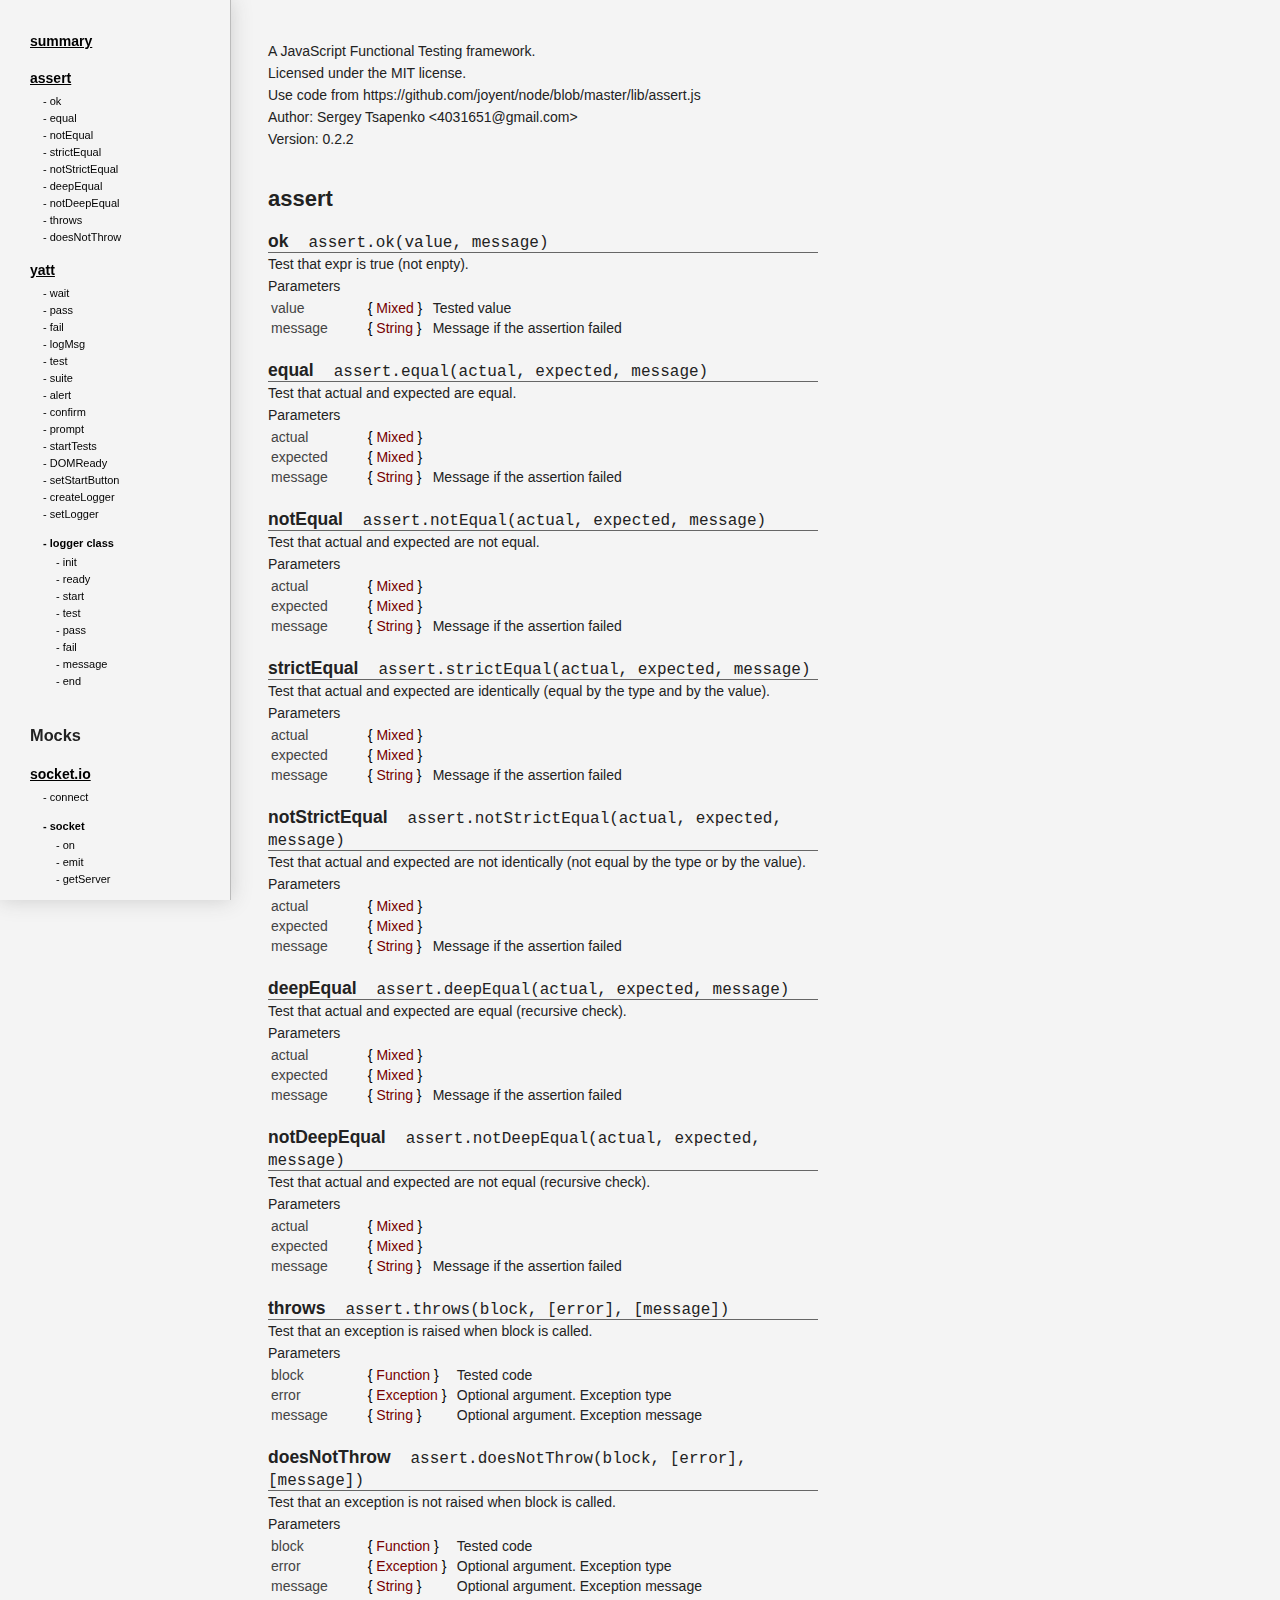
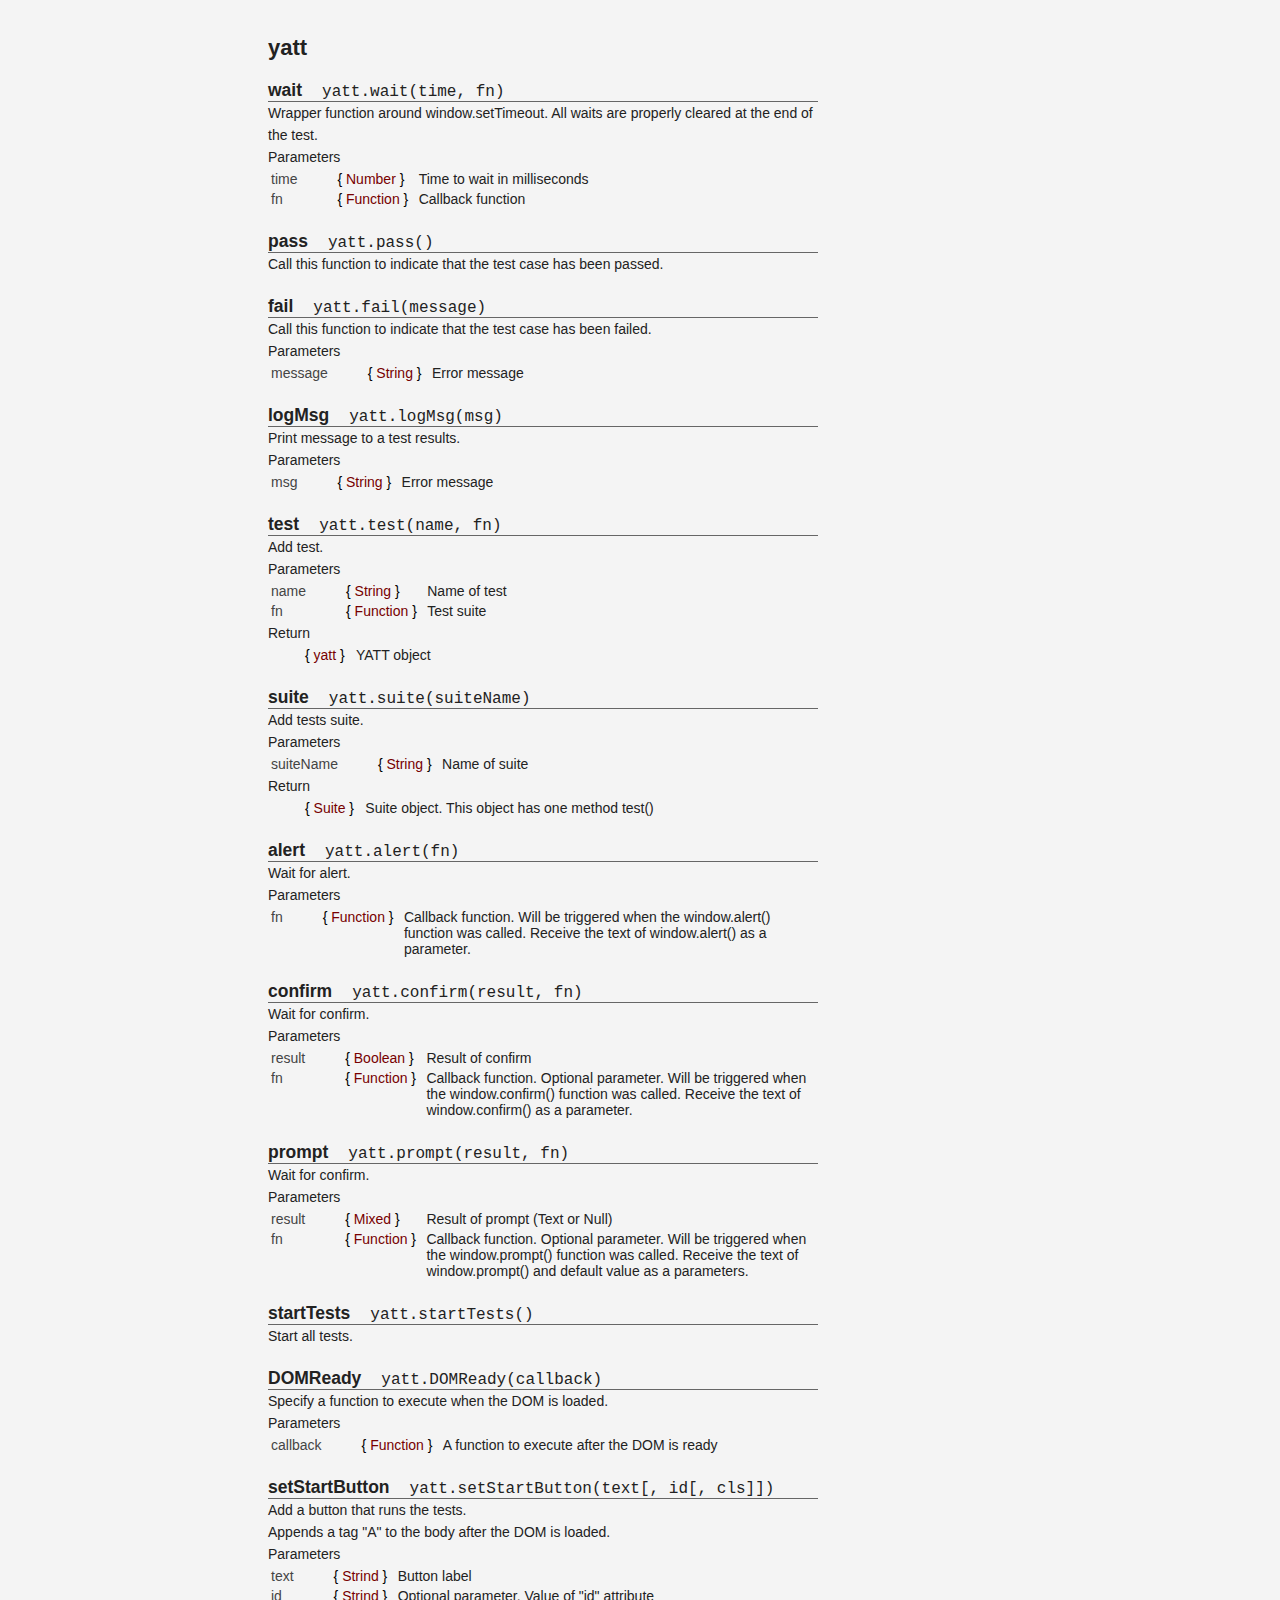
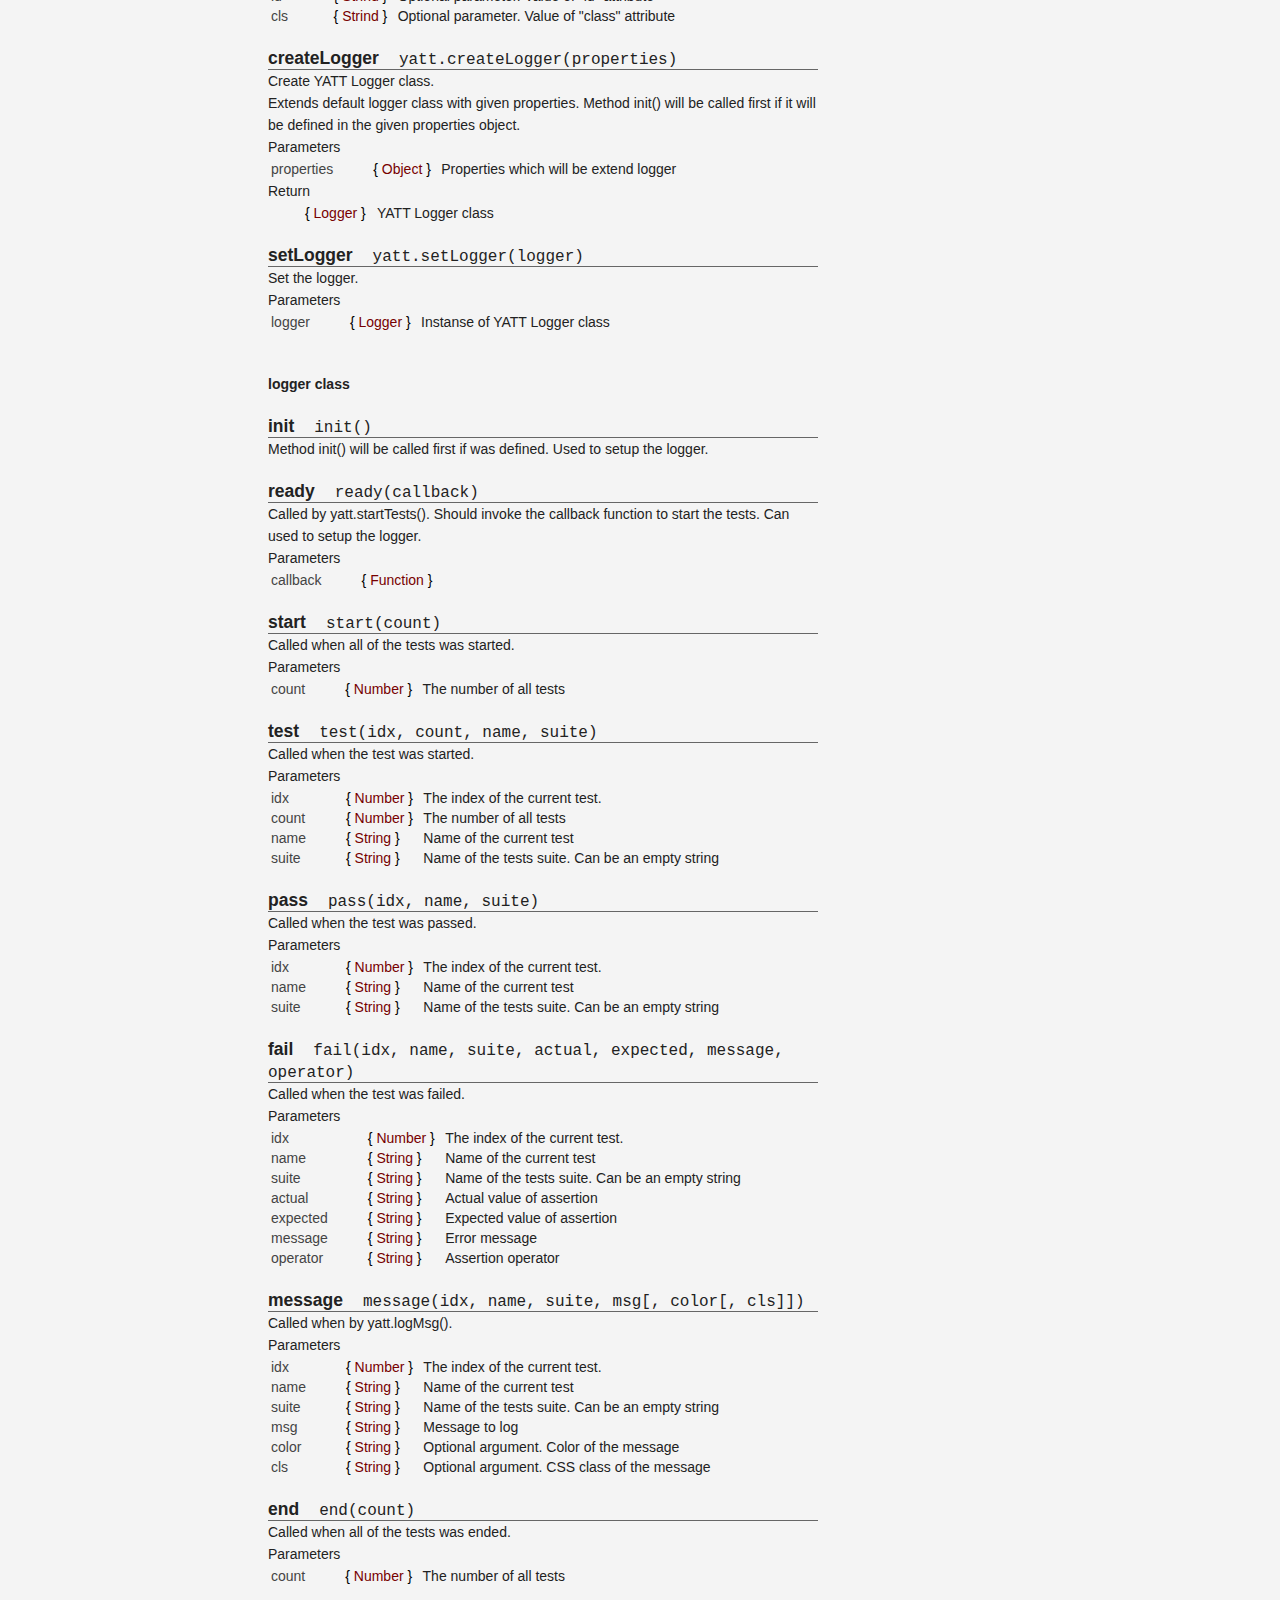
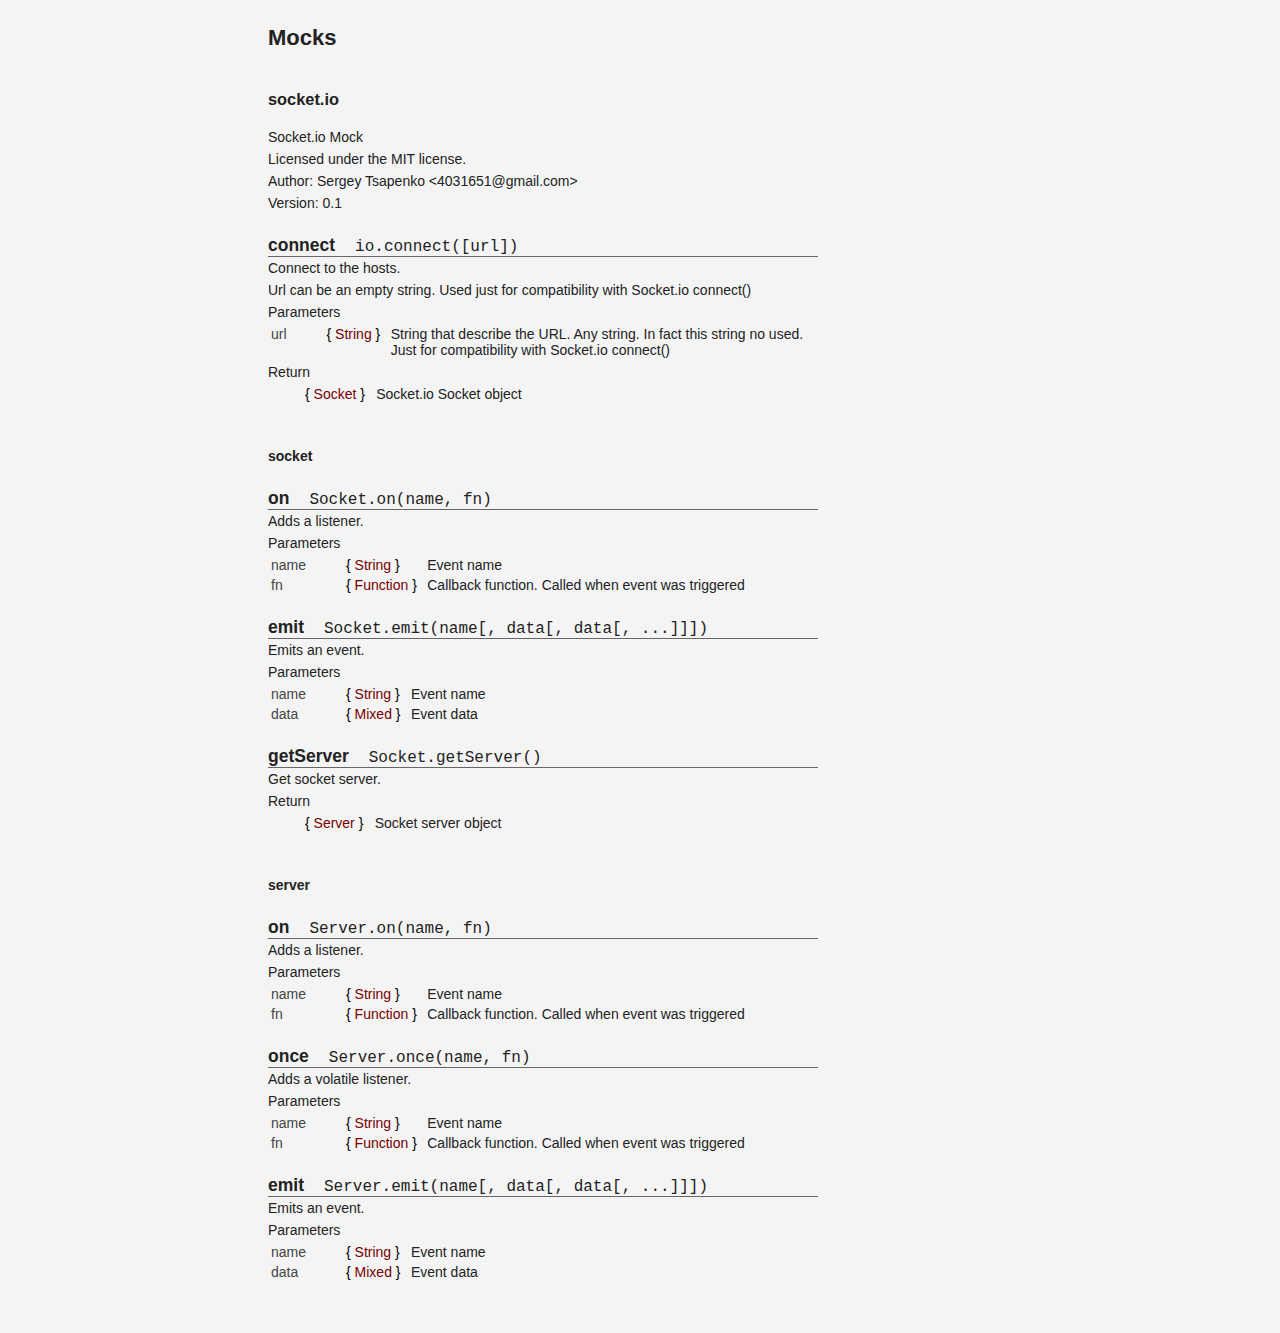
==== commit 3cc64a05: "Remove jQuery code from lib/yatt.js. Clean up the code." ====
--- a/api/index.html
+++ b/api/index.html
@@ -9,6 +9,7 @@
     </head>
     <body>
         <div id="sidebar">
+            <a href="#summary" class="toc_title"> summary </a>
             <a href="#assert" class="toc_title"> assert </a>
             <ul class="toc_section">
                 <li><a href="#assert_ok"> ok </a></li>
@@ -34,6 +35,8 @@
                 <li><a href="#yatt_confirm"> confirm </a></li>
                 <li><a href="#yatt_prompt"> prompt </a></li>
                 <li><a href="#yatt_startTests"> startTests </a></li>
+                <li><a href="#yatt_DOMReady"> DOMReady </a></li>
+                <li><a href="#yatt_setStartButton"> setStartButton </a></li>
                 <li><a href="#yatt_createLogger"> createLogger </a></li>
                 <li><a href="#yatt_setLogger"> setLogger </a></li>
                 <li>
@@ -76,12 +79,13 @@
             <div style="padding-bottom: 30px"> </div>
         </div>
         <div id="content">
+            <a name="summary"><!-- --></a>
             <p>
                 A JavaScript Functional Testing framework.<br/>
                 Licensed under the MIT license.<br/>
                 Use code from https://github.com/joyent/node/blob/master/lib/assert.js<br/>
                 <span class="author">Author: Sergey Tsapenko &lt;4031651@gmail.com&gt;</span><br/>
-                <span class="version">Version: 0.2.1</span><br/>
+                <span class="version">Version: 0.2.2</span><br/>
             </p>
 
             <a name="assert"><!-- --></a>
@@ -458,6 +462,45 @@
                 <div class="description">
                     Start all tests.
                 </div>
+            </section>
+
+            <section>
+                <a name="yatt_DOMReady"><!-- --></a>
+                <div class="synopsis">
+                    <b>DOMReady</b><code>yatt.DOMReady(callback)</code>
+                </div>
+                <div class="description">
+                    Specify a function to execute when the DOM is loaded.
+                </div>
+                Parameters
+                <table class="params">
+                    <tr>
+                        <td class="p-name">callback</td><td class="p-type">Function</td><td class="p-text">A function to execute after the DOM is ready</td>
+                    </tr>
+                </table>
+            </section>
+
+            <section>
+                <a name="yatt_setStartButton"><!-- --></a>
+                <div class="synopsis">
+                    <b>setStartButton</b><code>yatt.setStartButton(text[, id[, cls]])</code>
+                </div>
+                <div class="description">
+                    Add a button that runs the tests.<br />
+                    Appends a tag "A" to the body after the DOM is loaded.
+                </div>
+                Parameters
+                <table class="params">
+                    <tr>
+                        <td class="p-name">text</td><td class="p-type">Strind</td><td class="p-text">Button label</td>
+                    </tr>
+                    <tr>
+                        <td class="p-name">id</td><td class="p-type">Strind</td><td class="p-text">Optional parameter. Value of "id" attribute</td>
+                    </tr>
+                    <tr>
+                        <td class="p-name">cls</td><td class="p-type">Strind</td><td class="p-text">Optional parameter. Value of "class" attribute</td>
+                    </tr>
+                </table>
             </section>
 
             <section>
